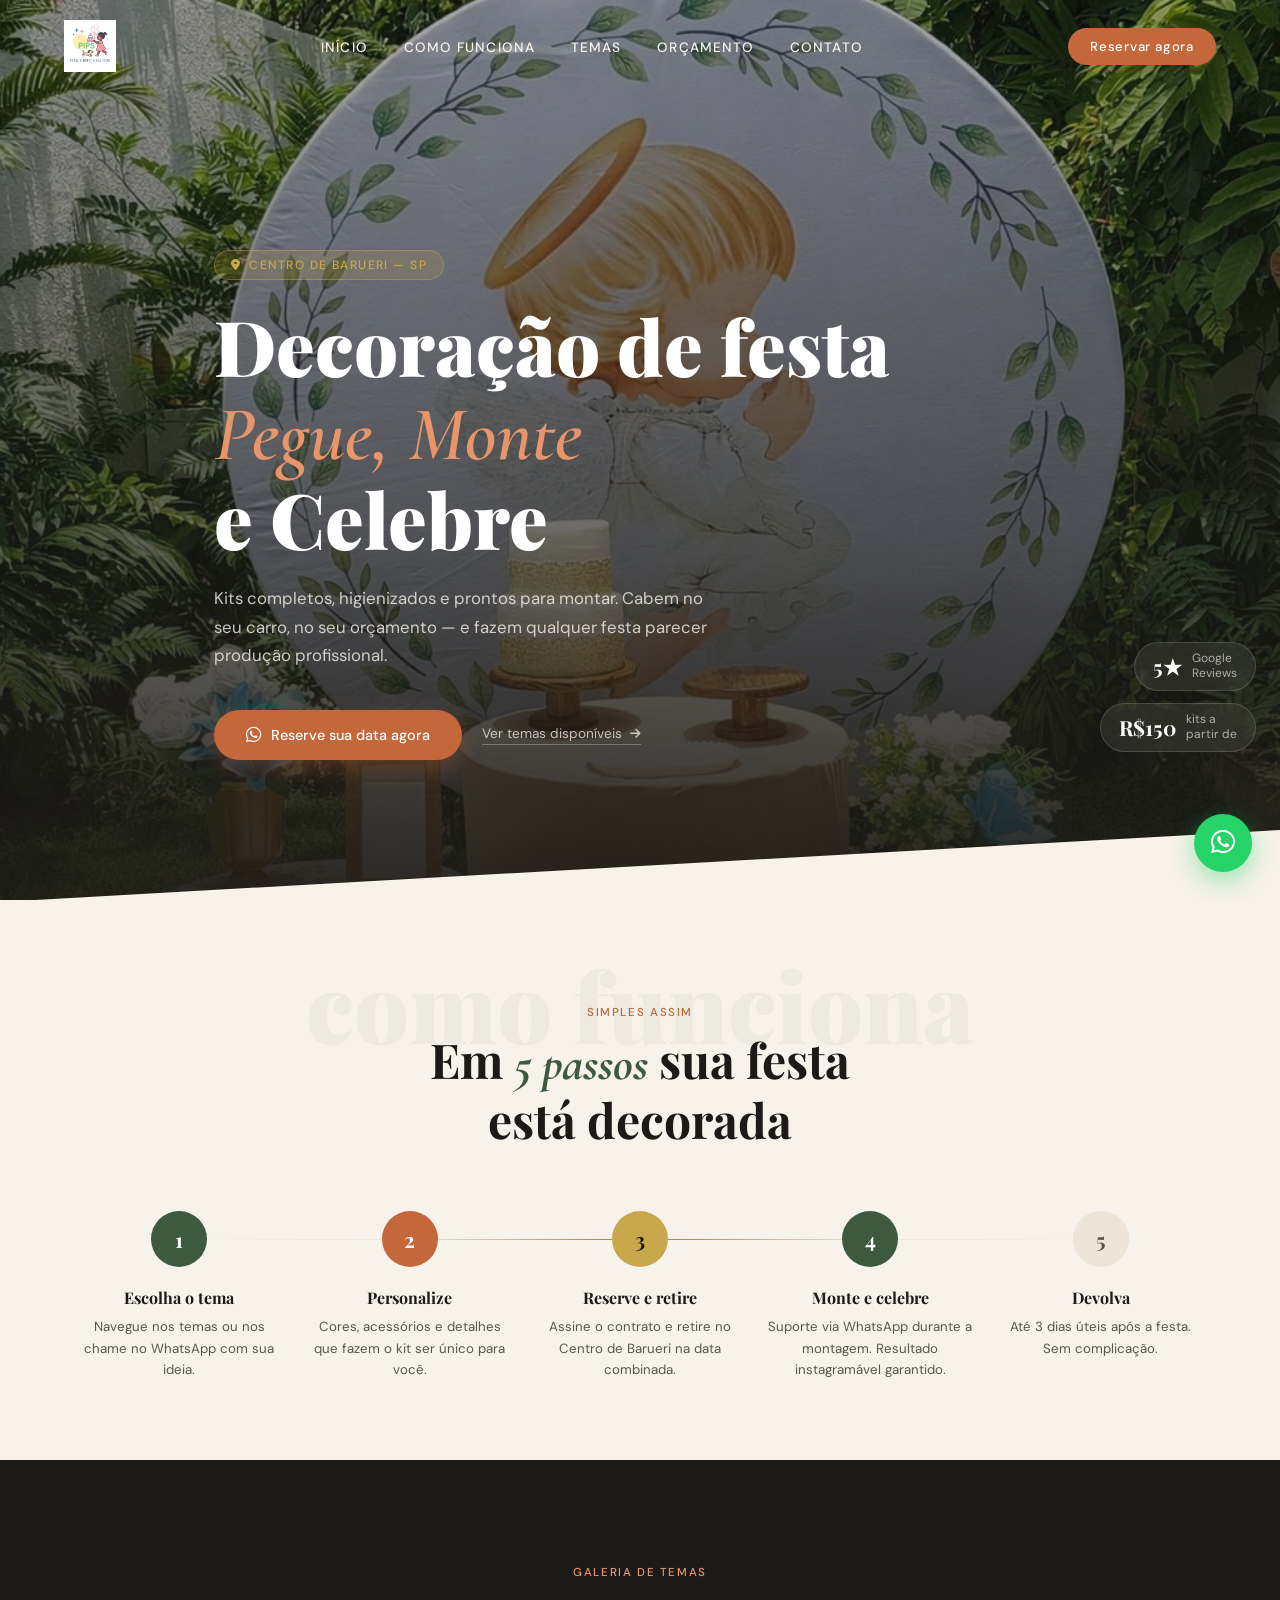
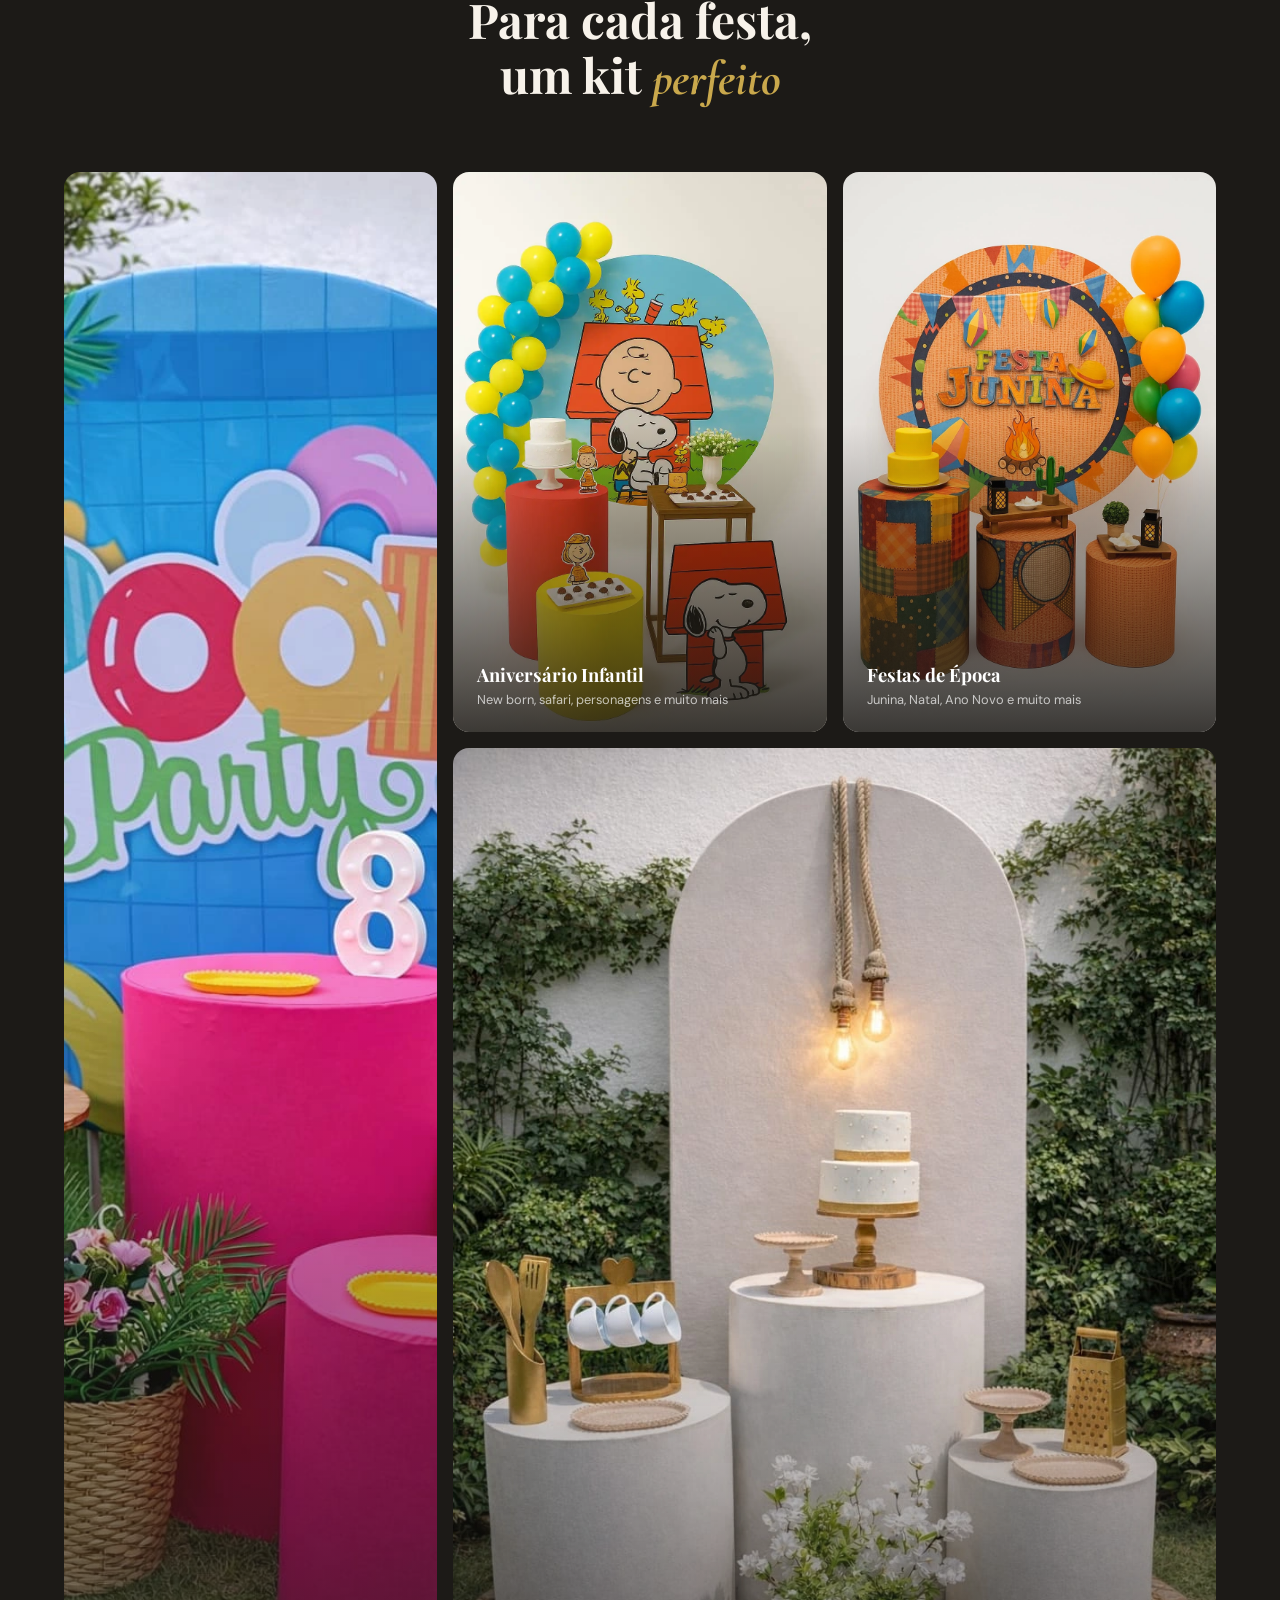
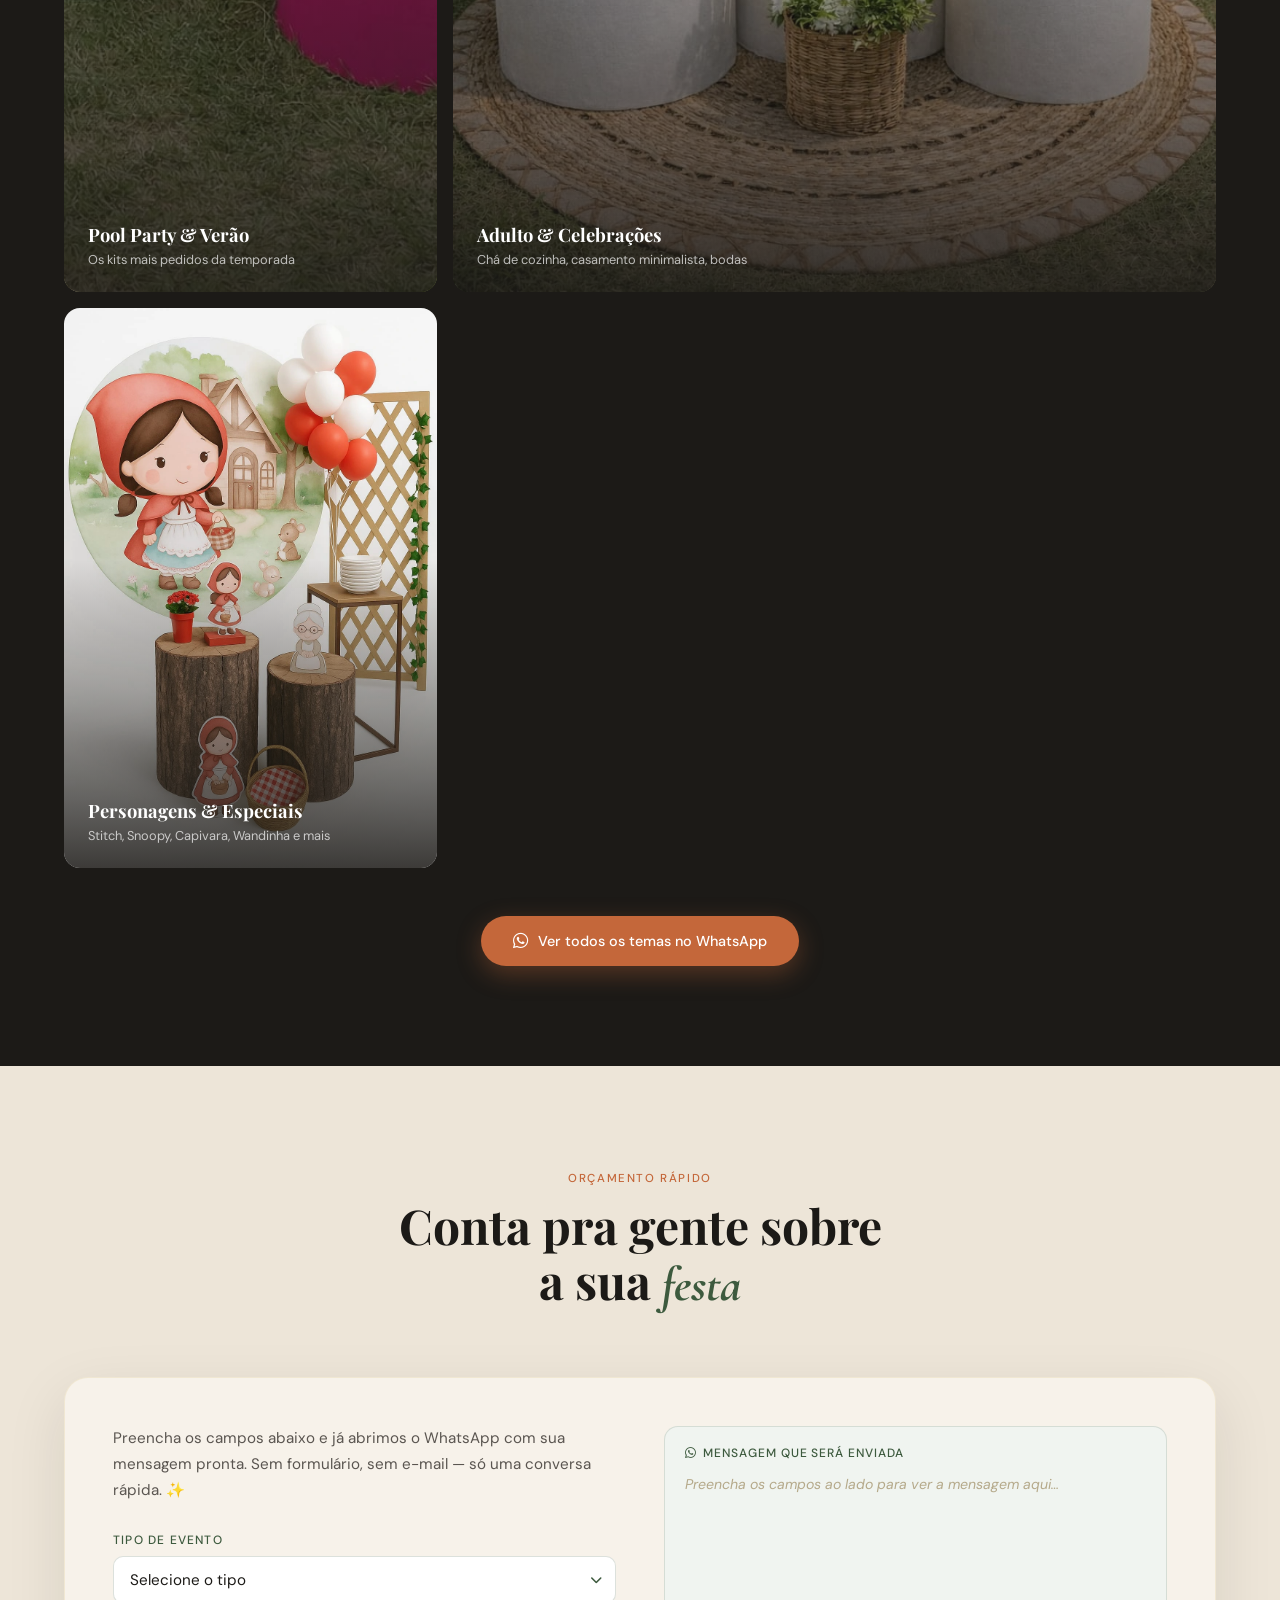
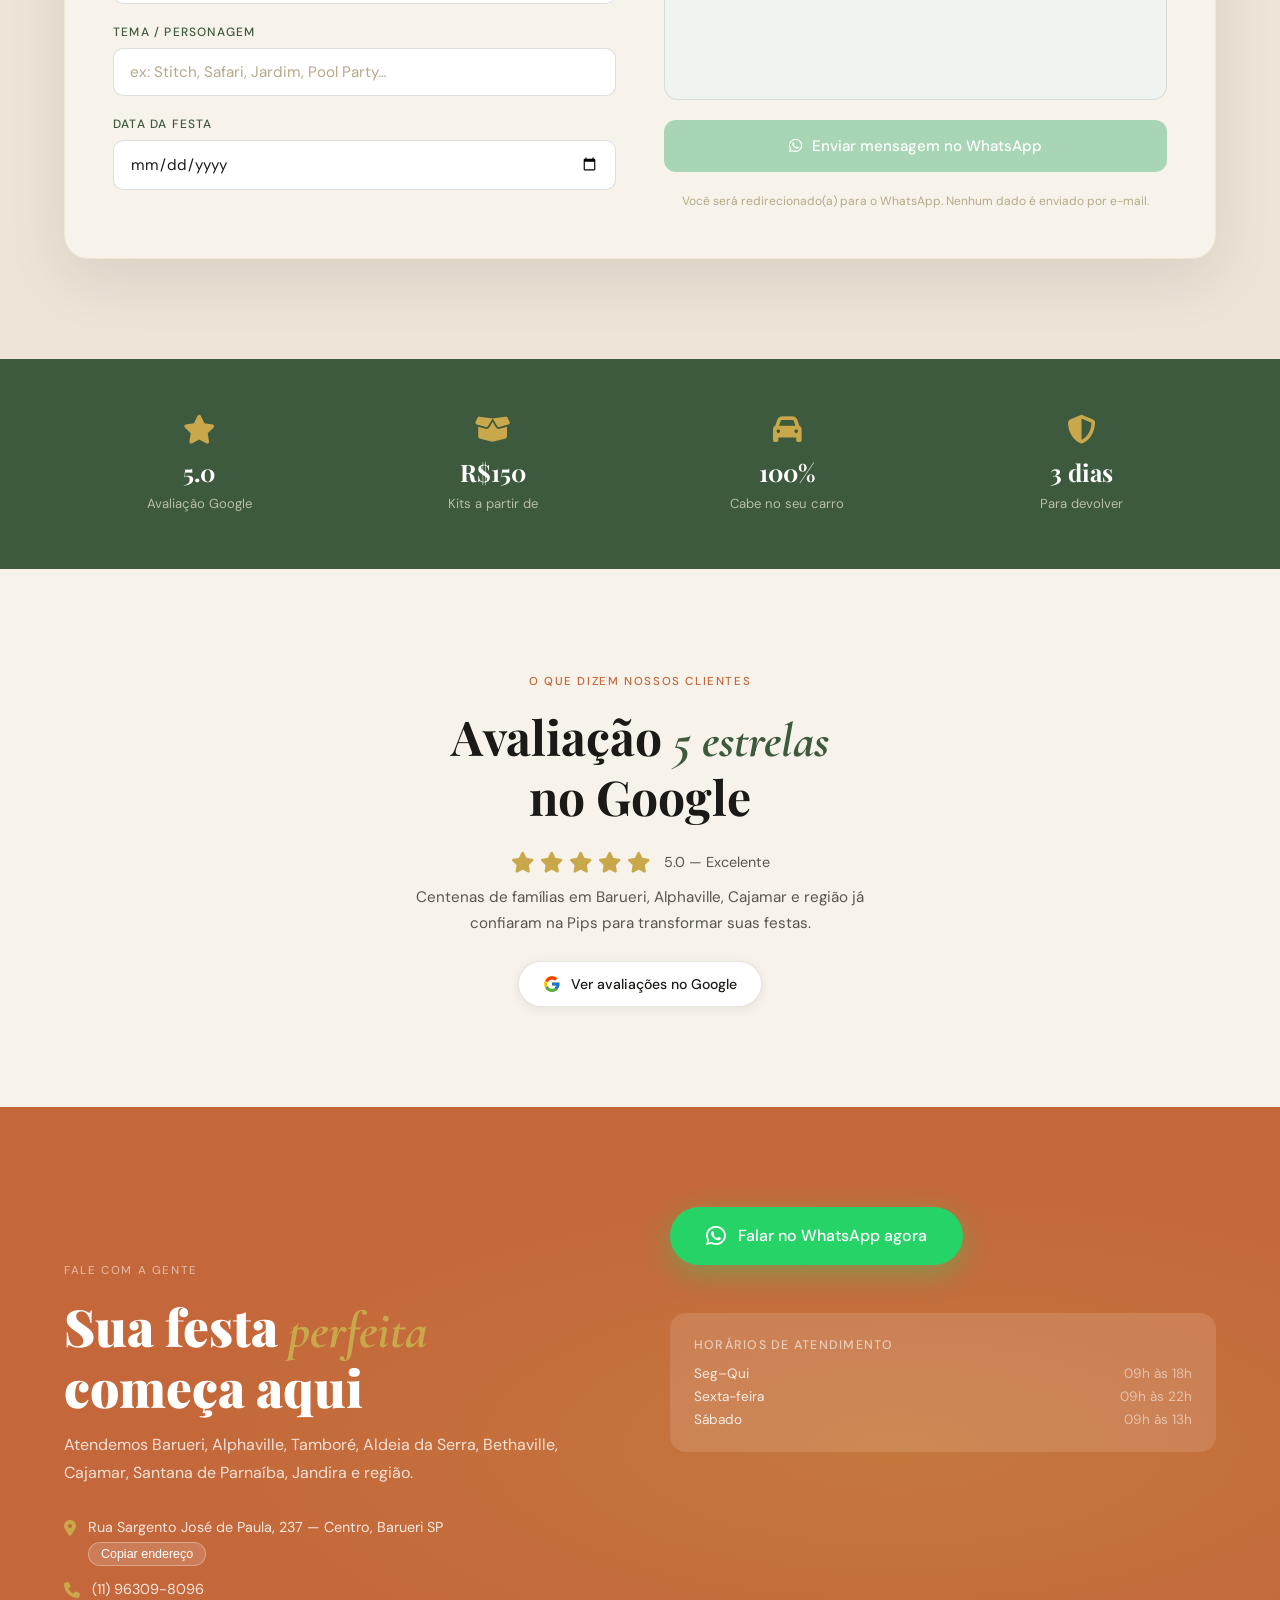
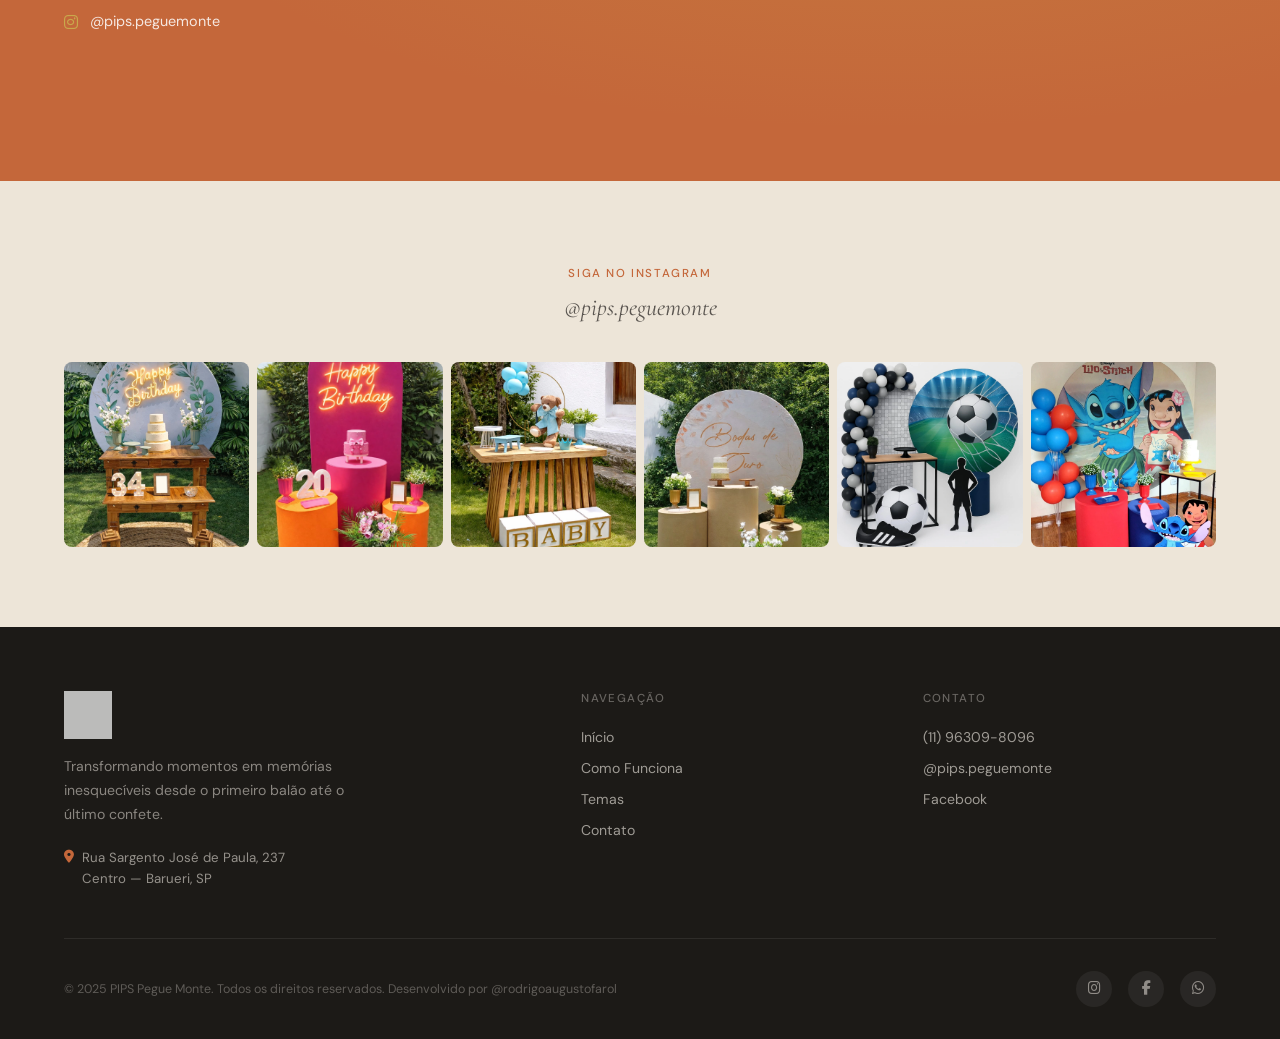
==== index.html @ ea38712e "Add files via upload" ====
<!DOCTYPE html>
<html lang="pt-BR">
<head>
  <meta charset="UTF-8">
  <meta name="viewport" content="width=device-width, initial-scale=1.0">
  <title>Pegue e Monte em Barueri | Kits Completos a partir de R$150,00 | Pips</title>
  <meta name="description" content="Aluguel de decoração Pegue e Monte em Barueri. Kits higienizados, modernos e que cabem no seu carro. Reserve pelo WhatsApp e retire no Centro de Barueri!">

  <!-- Favicon -->
  <link rel="icon" type="image/webp" href="images/favicon.webp">

  <!-- ✅ Canonical: diz ao Google qual é a URL oficial, evita conteúdo duplicado -->
  <link rel="canonical" href="https://pipspeguemonte.com.br/">

  <!-- ✅ Open Graph: melhora aparência ao compartilhar no WhatsApp/Facebook -->
  <meta property="og:type"        content="website">
  <meta property="og:url"         content="https://pipspeguemonte.com.br/">
  <meta property="og:title"       content="Pips Pegue Monte — Decoração de Festa em Barueri">
  <meta property="og:description" content="Kits completos a partir de R$150. Retire no Centro de Barueri e monte você mesmo. Reserve pelo WhatsApp!">
  <meta property="og:image"       content="https://pipspeguemonte.com.br/images/hero.webp">
  <meta name="twitter:card"       content="summary_large_image">

  <!-- Preload crítico -->
  <link rel="preload" as="image" href="images/hero.webp" fetchpriority="high">
  <link rel="preload" as="image" href="images/logo.webp">

  <link rel="preconnect" href="https://fonts.googleapis.com">
  <link rel="preconnect" href="https://fonts.gstatic.com" crossorigin>
  <link href="https://fonts.googleapis.com/css2?family=Playfair+Display:ital,wght@0,700;0,900;1,700&family=DM+Sans:wght@300;400;500&family=Cormorant+Garamond:ital,wght@1,400;1,600&display=swap"
        rel="stylesheet" media="print" onload="this.media='all'">
  <noscript>
    <link href="https://fonts.googleapis.com/css2?family=Playfair+Display:ital,wght@0,700;0,900;1,700&family=DM+Sans:wght@300;400;500&family=Cormorant+Garamond:ital,wght@1,400;1,600&display=swap" rel="stylesheet">
  </noscript>

  <link rel="stylesheet" href="https://cdnjs.cloudflare.com/ajax/libs/font-awesome/6.4.0/css/all.min.css" media="print" onload="this.media='all'">
  <noscript><link rel="stylesheet" href="https://cdnjs.cloudflare.com/ajax/libs/font-awesome/6.4.0/css/all.min.css"></noscript>

  <link rel="stylesheet" href="css/styles.css">

  <!-- Schema.org -->
  <script type="application/ld+json">
  {
    "@context": "https://schema.org",
    "@type": ["LocalBusiness","PartySupplyStore","EventPlanner"],
    "@id": "https://pipspeguemonte.com.br/#identity",
    "name": "Pips Pegue e Monte Sua Festa",
    "description": "Aluguel de Decoração de Festa em Barueri no formato Kit Pegue e Monte.",
    "url": "https://pipspeguemonte.com.br/",
    "telephone": "+55-11-96309-8096",
    "address": {
      "@type": "PostalAddress",
      "streetAddress": "Rua Sargento José de Paula, 237",
      "addressLocality": "Barueri",
      "addressRegion": "SP",
      "postalCode": "06404-010",
      "addressCountry": "BR"
    },
    "geo": { "@type": "GeoCoordinates", "latitude": -23.5042, "longitude": -46.8785 },
    "openingHoursSpecification": [
      {"@type":"OpeningHoursSpecification","dayOfWeek":["Monday","Tuesday","Wednesday","Thursday"],"opens":"09:00","closes":"18:00"},
      {"@type":"OpeningHoursSpecification","dayOfWeek":"Friday","opens":"09:00","closes":"22:00"},
      {"@type":"OpeningHoursSpecification","dayOfWeek":"Saturday","opens":"09:00","closes":"13:00"}
    ],
    "areaServed": [
      {"@type":"City","name":"Barueri"},{"@type":"City","name":"Alphaville"},
      {"@type":"City","name":"Cajamar"},{"@type":"City","name":"Santana de Parnaíba"},
      {"@type":"City","name":"Osasco"},{"@type":"City","name":"Jandira"}
    ],
    "sameAs": [
      "https://www.instagram.com/pips.peguemonte/",
      "https://www.facebook.com/people/Pips-Pegue-e-Monte-sua-festa/61577691561011/",
      "https://wa.me/5511963098096"
    ]
  }
  </script>

  <!-- GTM -->
  <script>window.dataLayer=window.dataLayer||[];function gtag(){dataLayer.push(arguments);}</script>
  <script src="https://www.googletagmanager.com/gtm.js?id=GTM-5XRK89D6"></script>
</head>
<body>
<noscript><iframe src="https://www.googletagmanager.com/ns.html?id=GTM-5XRK89D6" height="0" width="0" style="display:none;visibility:hidden"></iframe></noscript>

<!-- ── WhatsApp Float ───────────────────────────── -->
<a href="https://wa.me/5511963098096?text=Olá!%20Vi%20o%20site%20e%20quero%20saber%20mais%20sobre%20os%20kits%20de%20decoração"
   class="wpp-float" target="_blank" rel="noopener" title="Fale pelo WhatsApp"
   onclick="gtag('event','botao_whats',{'event_category':'conversao','event_label':'float'})">
  <i class="fab fa-whatsapp"></i>
</a>

<!-- ── Mobile Nav ──────────────────────────────── -->
<nav class="mobile-nav" id="mobileNav" aria-label="Menu mobile">
  <button class="close-nav" id="closeNav" aria-label="Fechar menu"><i class="fas fa-times"></i></button>
  <a href="#inicio"        onclick="closeMobileNav()">Início</a>
  <a href="#como-funciona" onclick="closeMobileNav()">Como Funciona</a>
  <a href="#temas"         onclick="closeMobileNav()">Temas</a>
  <a href="#orcamento"     onclick="closeMobileNav()">Orçamento</a>
  <a href="#contato"       onclick="closeMobileNav()">Contato</a>
  <a href="https://wa.me/5511963098096?text=Olá!%20Quero%20reservar%20um%20kit"
     target="_blank" rel="noopener" class="nav-wpp-btn"
     onclick="gtag('event','lead_whatsapp',{'event_category':'conversao','event_label':'mobile_nav'})">
    Reservar agora
  </a>
</nav>

<!-- ── Header ──────────────────────────────────── -->
<header class="header" id="header">
  <div class="header-inner">
    <a href="#inicio" aria-label="Pips Pegue Monte — início">
      <img src="images/logo.webp" alt="Pips Pegue Monte" class="logo-img" width="160" height="52" fetchpriority="high">
    </a>
    <nav aria-label="Navegação principal">
      <ul class="nav-list">
        <li><a href="#inicio">Início</a></li>
        <li><a href="#como-funciona">Como Funciona</a></li>
        <li><a href="#temas">Temas</a></li>
        <li><a href="#orcamento">Orçamento</a></li>
        <li><a href="#contato">Contato</a></li>
      </ul>
    </nav>
    <a href="https://wa.me/5511963098096?text=Olá!%20Quero%20reservar%20um%20kit"
       class="nav-cta" target="_blank" rel="noopener"
       onclick="gtag('event','lead_whatsapp',{'event_category':'conversao','event_label':'nav_cta'})">
      Reservar agora
    </a>
    <button class="menu-toggle" id="menuToggle" aria-label="Abrir menu">
      <i class="fas fa-bars"></i>
    </button>
  </div>
</header>

<!-- ── Hero ────────────────────────────────────── -->
<section id="inicio" class="hero">
  <div class="hero-bg"></div>
  <div class="hero-gradient"></div>

  <div class="hero-stats">
    <div class="stat-pill">
      <span class="num">5★</span>
      <span class="lbl">Google<br>Reviews</span>
    </div>
    <div class="stat-pill">
      <span class="num">R$150</span>
      <span class="lbl">kits a<br>partir de</span>
    </div>
  </div>

  <div class="hero-content">
    <div class="container">
      <div class="hero-label">
        <i class="fas fa-map-marker-alt"></i>
        Centro de Barueri — SP
      </div>
      <h1>
        Decoração de festa<br>
        <em>Pegue, Monte</em><br>
        e Celebre
      </h1>
      <p class="hero-sub">
        Kits completos, higienizados e prontos para montar. Cabem no seu carro,
        no seu orçamento — e fazem qualquer festa parecer produção profissional.
      </p>
      <div class="hero-actions">
        <a href="https://wa.me/5511963098096?text=Olá!%20Quero%20reservar%20um%20kit%20de%20decoração.%20Pode%20me%20ajudar%3F"
           class="btn-primary" target="_blank" rel="noopener"
           onclick="gtag('event','lead_whatsapp',{'event_category':'conversao','event_label':'hero_cta'})">
          <i class="fab fa-whatsapp"></i>
          Reserve sua data agora
        </a>
        <a href="#temas" class="btn-ghost">
          Ver temas disponíveis <i class="fas fa-arrow-right" style="font-size:.75rem"></i>
        </a>
      </div>
    </div>
  </div>
  <div class="hero-strip"></div>
</section>

<!-- ── Como Funciona ───────────────────────────── -->
<section id="como-funciona" class="como">
  <div class="container">
    <div class="section-header">
      <span class="section-tag">simples assim</span>
      <h2 class="section-title">Em <em>5 passos</em> sua festa<br>está decorada</h2>
    </div>
    <div class="steps-row">
      <div class="step-item">
        <div class="step-num s1">1</div>
        <h3>Escolha o tema</h3>
        <p>Navegue nos temas ou nos chame no WhatsApp com sua ideia.</p>
      </div>
      <div class="step-item">
        <div class="step-num s2">2</div>
        <h3>Personalize</h3>
        <p>Cores, acessórios e detalhes que fazem o kit ser único para você.</p>
      </div>
      <div class="step-item">
        <div class="step-num s3">3</div>
        <h3>Reserve e retire</h3>
        <p>Assine o contrato e retire no Centro de Barueri na data combinada.</p>
      </div>
      <div class="step-item">
        <div class="step-num s4">4</div>
        <h3>Monte e celebre</h3>
        <p>Suporte via WhatsApp durante a montagem. Resultado instagramável garantido.</p>
      </div>
      <div class="step-item">
        <div class="step-num s5">5</div>
        <h3>Devolva</h3>
        <p>Até 3 dias úteis após a festa. Sem complicação.</p>
      </div>
    </div>
  </div>
</section>

<!-- ── Temas ────────────────────────────────────── -->
<section id="temas" class="temas">
  <div class="container">
    <div class="section-header">
      <span class="section-tag">galeria de temas</span>
      <h2 class="section-title">Para cada festa,<br>um kit <em>perfeito</em></h2>
    </div>
    <div class="temas-grid">
      <div class="tema-card">
        <img src="images/pool-party-novo.webp" alt="Kit Pool Party Barueri" loading="lazy" width="600" height="800">
        <div class="tema-overlay">
          <h3>Pool Party & Verão</h3>
          <p>Os kits mais pedidos da temporada</p>
        </div>
      </div>
      <div class="tema-card">
        <img src="images/snoopy.webp" alt="Kit Aniversário Infantil Barueri" loading="lazy" width="600" height="400">
        <div class="tema-overlay">
          <h3>Aniversário Infantil</h3>
          <p>New born, safari, personagens e muito mais</p>
        </div>
      </div>
      <div class="tema-card">
        <img src="images/junina.webp" alt="Kit Festa Junina Barueri" loading="lazy" width="600" height="400">
        <div class="tema-overlay">
          <h3>Festas de Época</h3>
          <p>Junina, Natal, Ano Novo e muito mais</p>
        </div>
      </div>
      <div class="tema-card">
        <img src="images/decoracao_cha_de_cozinha_boho_chic_adulto_pips_pegue_monte_barueri_alphaville_bethaville_cajamar_aldeia_da_serra.webp" alt="Kit Adulto e Celebrações Barueri" loading="lazy" width="800" height="400">
        <div class="tema-overlay">
          <h3>Adulto & Celebrações</h3>
          <p>Chá de cozinha, casamento minimalista, bodas</p>
        </div>
      </div>
      <div class="tema-card">
        <img src="images/chapeuzinho.webp" alt="Kit Personagens e Especiais Barueri" loading="lazy" width="600" height="400">
        <div class="tema-overlay">
          <h3>Personagens & Especiais</h3>
          <p>Stitch, Snoopy, Capivara, Wandinha e mais</p>
        </div>
      </div>
    </div>
    <div class="tema-cta-row">
      <a href="https://wa.me/5511963098096?text=Olá!%20Quero%20ver%20os%20temas%20disponíveis.%20Pode%20me%20ajudar%3F"
         class="btn-primary" target="_blank" rel="noopener"
         onclick="gtag('event','lead_whatsapp',{'event_category':'conversao','event_label':'temas_cta'})">
        <i class="fab fa-whatsapp"></i>
        Ver todos os temas no WhatsApp
      </a>
    </div>
  </div>
</section>

<!-- ── Formulário WhatsApp ─────────────────────── -->
<section id="orcamento" class="orcamento-section">
  <div class="container">
    <div class="section-header">
      <span class="section-tag">orçamento rápido</span>
      <h2 class="section-title">Conta pra gente sobre<br>a sua <em>festa</em></h2>
    </div>
    <div class="orc-card">
      <div class="orc-card__left">
        <p class="orc-intro">Preencha os campos abaixo e já abrimos o WhatsApp com sua mensagem pronta. Sem formulário, sem e-mail — só uma conversa rápida. ✨</p>
        <div class="orc-field">
          <label for="orc-tipo">Tipo de evento</label>
          <div class="orc-select-wrap">
            <select id="orc-tipo" onchange="orcUpdate()">
              <option value="">Selecione o tipo</option>
              <option value="Aniversário infantil">Aniversário infantil</option>
              <option value="Aniversário adulto">Aniversário adulto</option>
              <option value="Chá de bebê">Chá de bebê</option>
              <option value="Chá de panela / cozinha">Chá de panela / cozinha</option>
              <option value="Casamento / Bodas">Casamento / Bodas</option>
              <option value="Festa junina">Festa junina</option>
              <option value="Pool Party">Pool Party</option>
              <option value="Corporativo">Corporativo</option>
              <option value="Outro evento">Outro evento</option>
            </select>
            <i class="fas fa-chevron-down orc-select-arrow"></i>
          </div>
        </div>
        <div class="orc-field">
          <label for="orc-tema">Tema / Personagem</label>
          <input type="text" id="orc-tema" placeholder="ex: Stitch, Safari, Jardim, Pool Party…" oninput="orcUpdate()">
        </div>
        <div class="orc-field">
          <label for="orc-data">Data da festa</label>
          <input type="date" id="orc-data" oninput="orcUpdate()">
        </div>
      </div>
      <div class="orc-card__right">
        <div class="orc-preview">
          <div class="orc-preview__label">
            <i class="fab fa-whatsapp"></i>
            Mensagem que será enviada
          </div>
          <div class="orc-preview__bubble" id="orc-preview-bubble">
            <span class="orc-preview__ph">Preencha os campos ao lado para ver a mensagem aqui…</span>
          </div>
        </div>
        <a href="#" id="orc-btn"
           class="orc-btn orc-btn--disabled"
           target="_blank" rel="noopener noreferrer"
           onclick="gtag('event','lead_whatsapp',{'event_category':'conversao','event_label':'formulario_orcamento'})">
          <i class="fab fa-whatsapp"></i>
          Enviar mensagem no WhatsApp
        </a>
        <p class="orc-disclaimer">Você será redirecionado(a) para o WhatsApp. Nenhum dado é enviado por e-mail.</p>
      </div>
    </div>
  </div>
</section>

<!-- ── Trust Strip ─────────────────────────────── -->
<section class="trust">
  <div class="container">
    <div class="trust-row">
      <div class="trust-item">
        <i class="fas fa-star"></i>
        <strong>5.0</strong>
        <span>Avaliação Google</span>
      </div>
      <div class="trust-item">
        <i class="fas fa-box-open"></i>
        <strong>R$150</strong>
        <span>Kits a partir de</span>
      </div>
      <div class="trust-item">
        <i class="fas fa-car"></i>
        <strong>100%</strong>
        <span>Cabe no seu carro</span>
      </div>
      <div class="trust-item">
        <i class="fas fa-shield-alt"></i>
        <strong>3 dias</strong>
        <span>Para devolver</span>
      </div>
    </div>
  </div>
</section>

<!-- ── Avaliações ──────────────────────────────── -->
<section id="avaliacoes" class="avaliacoes">
  <div class="container" style="text-align:center;max-width:560px;">
    <span class="section-tag">o que dizem nossos clientes</span>
    <h2 class="section-title" style="margin-top:8px;">Avaliação <em>5 estrelas</em><br>no Google</h2>
    <div class="stars-row" style="margin-top:28px;">
      <i class="fas fa-star"></i><i class="fas fa-star"></i>
      <i class="fas fa-star"></i><i class="fas fa-star"></i>
      <i class="fas fa-star"></i>
      <span>5.0 — Excelente</span>
    </div>
    <p style="color:var(--mid);font-size:.95rem;margin-top:12px;line-height:1.7;">
      Centenas de famílias em Barueri, Alphaville, Cajamar e região já confiaram
      na Pips para transformar suas festas.
    </p>
    <a href="https://www.google.com/search?q=pips+pegue+e+monte+sua+festa+barueri#lrd=0x94cf03a85dfac5d3:0xc0bacafe3a2e776a,1,,,,"
       target="_blank" rel="noopener" class="google-btn">
      <svg width="18" height="18" viewBox="0 0 48 48" aria-hidden="true">
        <path fill="#FFC107" d="M43.6 20H24v8h11.3C33.7 33.6 29.3 37 24 37c-7.2 0-13-5.8-13-13s5.8-13 13-13c3.1 0 6 1.1 8.2 3l5.7-5.7C34.5 5.1 29.5 3 24 3 12.4 3 3 12.4 3 24s9.4 21 21 21c10.5 0 20-7.6 20-21 0-1.3-.1-2.7-.4-4z"/>
        <path fill="#FF3D00" d="m6.3 14.7 6.6 4.8C14.6 15.1 18.9 12 24 12c3.1 0 6 1.1 8.2 3l5.7-5.7C34.5 5.1 29.5 3 24 3c-7.6 0-14.2 4.5-17.7 11.7z"/>
        <path fill="#4CAF50" d="M24 45c5.4 0 10.3-1.9 14.1-5.1l-6.5-5.5C29.5 36 26.9 37 24 37c-5.2 0-9.6-3.4-11.2-8L6.1 34.1C9.5 40.5 16.2 45 24 45z"/>
        <path fill="#1976D2" d="M43.6 20H24v8h11.3c-.8 2.3-2.3 4.3-4.2 5.7l6.5 5.5C41 35.8 44 30.4 44 24c0-1.3-.1-2.7-.4-4z"/>
      </svg>
      Ver avaliações no Google
    </a>
  </div>
</section>

<!-- ── CTA Final / Contato ─────────────────────── -->
<section id="contato" class="cta-final">
  <div class="container">
    <div class="cta-final-inner">
      <div>
        <span class="section-tag" style="color:rgba(255,255,255,.5)">fale com a gente</span>
        <h2 style="margin-top:8px;">Sua festa <em>perfeita</em><br>começa aqui</h2>
        <p>Atendemos Barueri, Alphaville, Tamboré, Aldeia da Serra, Bethaville,
           Cajamar, Santana de Parnaíba, Jandira e região.</p>
        <ul class="cta-info-list">
          <li>
            <i class="fas fa-map-marker-alt"></i>
            <span>Rua Sargento José de Paula, 237 — Centro, Barueri SP
              <br><button onclick="copiarEndereco()"
                style="margin-top:6px;background:rgba(255,255,255,.15);color:#fff;border:1px solid rgba(255,255,255,.3);
                       padding:4px 12px;border-radius:100px;cursor:pointer;font-size:.78rem;">
                Copiar endereço
              </button>
            </span>
          </li>
          <li><i class="fas fa-phone"></i><span>(11) 96309-8096</span></li>
          <li><i class="fab fa-instagram"></i><span>@pips.peguemonte</span></li>
        </ul>
      </div>
      <div>
        <a href="https://wa.me/5511963098096?text=Olá!%20Quero%20reservar%20um%20kit%20de%20decoração.%20Pode%20me%20ajudar%3F"
           class="cta-wpp-btn" target="_blank" rel="noopener"
           onclick="gtag('event','lead_whatsapp',{'event_category':'conversao','event_label':'cta_final'})">
          <i class="fab fa-whatsapp"></i>
          Falar no WhatsApp agora
        </a>
        <div class="cta-horarios">
          <h4>Horários de atendimento</h4>
          <ul>
            <li>Seg–Qui <span>09h às 18h</span></li>
            <li>Sexta-feira <span>09h às 22h</span></li>
            <li>Sábado <span>09h às 13h</span></li>
          </ul>
        </div>
        <div style="margin-top:24px;">
          <iframe
            src="https://www.google.com/maps/embed?pb=!1m18!1m12!1m3!1d3658.668958462136!2d-46.871927!3d-23.508430399999998!2m3!1f0!2f0!3f0!3m2!1i1024!2i768!4f13.1!3m3!1m2!1s0x94cf03a85dfac5d3%3A0xc0bacafe3a2e776a!2sPips%20Pegue%20e%20Monte%20Sua%20Festa!5e0!3m2!1spt-BR!2sbr"
            width="100%" height="200"
            style="border:0;border-radius:12px;opacity:.85;"
            allowfullscreen loading="lazy"
            referrerpolicy="no-referrer-when-downgrade"
            title="Localização Pips Pegue Monte Barueri">
          </iframe>
        </div>
      </div>
    </div>
  </div>
</section>

<!-- ── Instagram ───────────────────────────────── -->
<section class="insta-section">
  <div class="container">
    <span class="section-tag">siga no instagram</span>
    <p class="insta-handle">@pips.peguemonte</p>
    <div class="insta-grid">
      <a href="https://www.instagram.com/pips.peguemonte/" target="_blank" rel="noopener" class="insta-item">
        <img src="images/aniversario-cajamar-alphaville-bethaville-grennvilee-barueri-pips-pegue-monte1.webp" alt="Aniversário Pool Party Barueri" loading="lazy" width="400" height="400">
        <div class="insta-item-overlay"><i class="fab fa-instagram"></i></div>
      </a>
      <a href="https://www.instagram.com/pips.peguemonte/" target="_blank" rel="noopener" class="insta-item">
        <img src="images/decoracao_aniversario_adulto_pips_pegue_monte_barueri_alphaville_bethaville_cajamar_aldeia_da_serra.webp" alt="Aniversário Adulto Barueri" loading="lazy" width="400" height="400">
        <div class="insta-item-overlay"><i class="fab fa-instagram"></i></div>
      </a>
      <a href="https://www.instagram.com/pips.peguemonte/" target="_blank" rel="noopener" class="insta-item">
        <img src="images/chabebeazul.webp" alt="Chá de Bebê Azul Barueri" loading="lazy" width="400" height="400">
        <div class="insta-item-overlay"><i class="fab fa-instagram"></i></div>
      </a>
      <a href="https://www.instagram.com/pips.peguemonte/" target="_blank" rel="noopener" class="insta-item">
        <img src="images/bodas_de_ouro_cajamar_polvilho_jordanesia_alphaville_bethaville_pips.webp" alt="Bodas de Ouro Barueri" loading="lazy" width="400" height="400">
        <div class="insta-item-overlay"><i class="fab fa-instagram"></i></div>
      </a>
      <a href="https://www.instagram.com/pips.peguemonte/" target="_blank" rel="noopener" class="insta-item">
        <img src="images/futebol.webp" alt="Tema Futebol Barueri" loading="lazy" width="400" height="400">
        <div class="insta-item-overlay"><i class="fab fa-instagram"></i></div>
      </a>
      <a href="https://www.instagram.com/pips.peguemonte/" target="_blank" rel="noopener" class="insta-item">
        <img src="images/stitch.webp" alt="Tema Stitch Barueri" loading="lazy" width="400" height="400">
        <div class="insta-item-overlay"><i class="fab fa-instagram"></i></div>
      </a>
    </div>
  </div>
</section>

<!-- ── Footer ──────────────────────────────────── -->
<footer class="footer">
  <div class="container">
    <div class="footer-grid">
      <div class="footer-brand">
        <img src="images/logo.webp" alt="Pips Pegue Monte"
             style="height:48px;width:auto;filter:brightness(0) invert(1);opacity:.7;">
        <p>Transformando momentos em memórias inesquecíveis desde o primeiro balão até o último confete.</p>
        <div class="addr">
          <i class="fas fa-map-marker-alt"></i>
          <span>Rua Sargento José de Paula, 237<br>Centro — Barueri, SP</span>
        </div>
      </div>
      <div class="footer-col">
        <h4>Navegação</h4>
        <ul>
          <li><a href="#inicio">Início</a></li>
          <li><a href="#como-funciona">Como Funciona</a></li>
          <li><a href="#temas">Temas</a></li>
          <li><a href="#contato">Contato</a></li>
        </ul>
      </div>
      <div class="footer-col">
        <h4>Contato</h4>
        <ul>
          <li><a href="https://wa.me/5511963098096" target="_blank" rel="noopener">(11) 96309-8096</a></li>
          <li><a href="https://www.instagram.com/pips.peguemonte/" target="_blank" rel="noopener">@pips.peguemonte</a></li>
          <li><a href="https://www.facebook.com/people/Pips-Pegue-e-Monte-sua-festa/61577691561011/" target="_blank" rel="noopener">Facebook</a></li>
        </ul>
      </div>
    </div>
    <div class="footer-bottom">
      <p>&copy; 2025 PIPS Pegue Monte. Todos os direitos reservados. Desenvolvido por @rodrigoaugustofarol</p>
      <div class="footer-social">
        <a href="https://www.instagram.com/pips.peguemonte/"  target="_blank" rel="noopener" title="Instagram"><i class="fab fa-instagram"></i></a>
        <a href="https://www.facebook.com/people/Pips-Pegue-e-Monte-sua-festa/61577691561011/" target="_blank" rel="noopener" title="Facebook"><i class="fab fa-facebook-f"></i></a>
        <a href="https://wa.me/5511963098096" target="_blank" rel="noopener" title="WhatsApp"><i class="fab fa-whatsapp"></i></a>
      </div>
    </div>
  </div>
</footer>

<script src="js/script.js" defer></script>
<script>
  // ── Formulário de Orçamento WhatsApp ──────────
  const ORC_NUMBER = '5511963098096';

  function orcUpdate() {
    const tipo  = document.getElementById('orc-tipo').value;
    const tema  = document.getElementById('orc-tema').value.trim();
    const data  = document.getElementById('orc-data').value;
    const btn   = document.getElementById('orc-btn');
    const bubble = document.getElementById('orc-preview-bubble');

    let dataFmt = '';
    if (data) {
      const [y, m, d] = data.split('-');
      dataFmt = `${d}/${m}/${y}`;
    }

    const temAlgo = tipo || tema || dataFmt;
    if (!temAlgo) {
      bubble.innerHTML = '<span class="orc-preview__ph">Preencha os campos ao lado para ver a mensagem aqui…</span>';
      btn.classList.add('orc-btn--disabled');
      btn.href = '#';
      return;
    }

    // Mensagem para o wa.me
    let msg = 'Olá! Gostaria de um orçamento para um kit de decoração 🎉\n\n';
    if (tipo)    msg += `*Tipo de evento:* ${tipo}\n`;
    if (tema)    msg += `*Tema / Personagem:* ${tema}\n`;
    if (dataFmt) msg += `*Data da festa:* ${dataFmt}\n`;
    msg += '\nPoderia me ajudar com as peças e valores?';

    // Preview visual
    let html = '';
    if (tipo)    html += `<b>Tipo de evento:</b> ${tipo}<br>`;
    if (tema)    html += `<b>Tema / Personagem:</b> ${tema}<br>`;
    if (dataFmt) html += `<b>Data da festa:</b> ${dataFmt}<br>`;
    html += '<br>Poderia me ajudar com as peças e valores?';
    bubble.innerHTML = html;

    btn.href = `https://wa.me/${ORC_NUMBER}?text=${encodeURIComponent(msg)}`;
    btn.classList.remove('orc-btn--disabled');
  }
</script>
</body>
</html>
---- css/styles.css ----
/* =============================================
   PIPS PEGUE MONTE — styles.css
   Paleta: terracota · musgo · dourado · creme
============================================= */
:root {
  --cream:      #F7F2EA;
  --cream-dark: #EDE5D8;
  --terracota:  #C4673A;
  --terra-dark: #9B4E28;
  --terra-light:#E8956A;
  --musgo:      #3D5A3E;
  --musgo-light:#5C7F5D;
  --dourado:    #C9A84C;
  --dark:       #1C1A17;
  --mid:        #5A5550;
  --light-txt:  #F7F2EA;
  --ff-display: 'Playfair Display', serif;
  --ff-body:    'DM Sans', sans-serif;
  --ff-italic:  'Cormorant Garamond', serif;
  --ease-out:   cubic-bezier(0.16,1,0.3,1);
}

*, *::before, *::after { box-sizing: border-box; margin: 0; padding: 0; }
html { scroll-behavior: smooth; overflow-x: hidden; }
body { font-family: var(--ff-body); background: var(--cream); color: var(--dark); overflow-x: hidden; }
img  { max-width: 100%; height: auto; display: block; }
a    { text-decoration: none; color: inherit; }
ul   { list-style: none; }

.container { max-width: 1200px; margin: 0 auto; padding: 0 24px; }

/* ===== WHATSAPP FLOAT ===== */
.wpp-float {
  position: fixed; bottom: 28px; right: 28px;
  width: 58px; height: 58px;
  background: #25D366; border-radius: 50%;
  display: flex; align-items: center; justify-content: center;
  font-size: 1.7rem; color: #fff;
  box-shadow: 0 8px 24px rgba(37,211,102,.45);
  z-index: 9999;
  transition: transform .3s var(--ease-out), box-shadow .3s;
}
.wpp-float:hover { transform: scale(1.12); box-shadow: 0 12px 32px rgba(37,211,102,.6); }

/* ===== HEADER ===== */
.header {
  position: fixed; top: 0; left: 0; width: 100%;
  z-index: 1000; padding: 0;
  transition: background .4s, box-shadow .4s;
}
.header.scrolled {
  background: rgba(247,242,234,.96);
  backdrop-filter: blur(12px);
  box-shadow: 0 1px 0 rgba(0,0,0,.08);
}
.header-inner {
  display: flex; align-items: center; justify-content: space-between;
  max-width: 1200px; margin: 0 auto; padding: 20px 24px;
  transition: padding .4s;
}
.header.scrolled .header-inner { padding: 14px 24px; }

.logo-img { height: 52px; width: auto; }

.nav-list { display: flex; gap: 36px; }
.nav-list a {
  font-size: .85rem; font-weight: 500;
  letter-spacing: .08em; text-transform: uppercase;
  color: var(--light-txt); transition: color .2s;
  position: relative;
}
.header.scrolled .nav-list a { color: var(--dark); }
.nav-list a::after {
  content: ''; position: absolute; bottom: -3px; left: 0;
  width: 0; height: 1.5px; background: var(--terracota);
  transition: width .3s var(--ease-out);
}
.nav-list a:hover::after { width: 100%; }

.nav-cta {
  background: var(--terracota); color: #fff !important;
  padding: 10px 22px; border-radius: 100px;
  font-size: .82rem !important; font-weight: 500 !important;
  letter-spacing: .06em !important;
  transition: background .2s, transform .2s !important;
}
.nav-cta:hover { background: var(--terra-dark) !important; transform: translateY(-1px); }
.nav-cta::after { display: none !important; }

.menu-toggle {
  display: none; background: none; border: none;
  cursor: pointer; font-size: 1.4rem;
  color: var(--light-txt); transition: color .3s;
}
.header.scrolled .menu-toggle { color: var(--dark); }

/* ===== MOBILE NAV ===== */
.mobile-nav {
  display: none; position: fixed; inset: 0;
  background: var(--dark); z-index: 999;
  flex-direction: column; align-items: center; justify-content: center; gap: 32px;
}
.mobile-nav.open { display: flex; }
.mobile-nav a {
  font-family: var(--ff-display);
  font-size: 2rem; font-weight: 700; color: #fff; transition: color .2s;
}
.mobile-nav a:hover { color: var(--terra-light); }
.mobile-nav .close-nav {
  position: absolute; top: 28px; right: 28px;
  background: none; border: none; cursor: pointer;
  color: rgba(255,255,255,.5); font-size: 1.5rem; transition: color .2s;
}
.mobile-nav .close-nav:hover { color: #fff; }
.mobile-nav .nav-wpp-btn {
  background: var(--terracota); color: #fff;
  padding: 14px 32px; border-radius: 100px;
  font-family: var(--ff-body); font-size: 1rem;
}

/* ===== HERO ===== */
.hero {
  position: relative; min-height: 100vh;
  display: flex; align-items: flex-end;
  background: var(--dark); overflow: hidden;
}
.hero-bg {
  position: absolute; inset: 0;
  background-image: url('../images/hero.webp');
  background-size: cover; background-position: center 30%;
  opacity: .72;
  transform: scale(1.04);
  animation: heroZoom 12s var(--ease-out) forwards;
}
@keyframes heroZoom { to { transform: scale(1); } }
.hero-gradient {
  position: absolute; inset: 0;
  background: linear-gradient(to top, rgba(28,26,23,.92) 0%, rgba(28,26,23,.5) 40%, rgba(28,26,23,.12) 100%);
}
.hero-strip {
  position: absolute; bottom: -2px; left: 0; right: 0; height: 120px;
  background: var(--cream);
  clip-path: polygon(0 100%, 100% 100%, 100% 40%, 0 100%);
}
.hero-content { position: relative; z-index: 2; width: 100%; padding: 0 0 140px; }
.hero-content .container { max-width: 900px; }

.hero-label {
  display: inline-flex; align-items: center; gap: 8px;
  background: rgba(201,168,76,.18);
  border: 1px solid rgba(201,168,76,.4);
  color: var(--dourado);
  font-size: .75rem; font-weight: 500;
  letter-spacing: .12em; text-transform: uppercase;
  padding: 6px 16px; border-radius: 100px; margin-bottom: 24px;
  opacity: 0; animation: fadeUp .8s .3s var(--ease-out) forwards;
}
.hero h1 {
  font-family: var(--ff-display);
  font-size: clamp(2.4rem, 6vw, 5rem);
  font-weight: 900; line-height: 1.08; color: #fff;
  margin-bottom: 24px;
  opacity: 0; animation: fadeUp .9s .5s var(--ease-out) forwards;
}
.hero h1 em {
  font-style: italic; font-family: var(--ff-italic);
  color: var(--terra-light); font-weight: 600;
}
.hero-sub {
  font-size: 1.05rem; line-height: 1.7;
  color: rgba(247,242,234,.8); max-width: 520px; margin-bottom: 40px;
  opacity: 0; animation: fadeUp .9s .7s var(--ease-out) forwards;
}
.hero-actions {
  display: flex; align-items: center; gap: 20px; flex-wrap: wrap;
  opacity: 0; animation: fadeUp .9s .9s var(--ease-out) forwards;
}
.hero-stats {
  position: absolute; bottom: 148px; right: 24px; z-index: 2;
  display: flex; flex-direction: column; gap: 12px; align-items: flex-end;
  opacity: 0; animation: fadeUp .9s 1.1s var(--ease-out) forwards;
}
.stat-pill {
  background: rgba(255,255,255,.08);
  backdrop-filter: blur(16px);
  border: 1px solid rgba(255,255,255,.15);
  border-radius: 100px; padding: 8px 18px;
  display: flex; align-items: center; gap: 10px;
}
.stat-pill .num { font-family: var(--ff-display); font-size: 1.3rem; font-weight: 700; color: #fff; }
.stat-pill .lbl { font-size: .75rem; color: rgba(247,242,234,.65); line-height: 1.3; }

@keyframes fadeUp {
  from { opacity: 0; transform: translateY(22px); }
  to   { opacity: 1; transform: translateY(0); }
}

/* ===== BOTÕES ===== */
.btn-primary {
  display: inline-flex; align-items: center; gap: 10px;
  background: var(--terracota); color: #fff;
  font-size: .9rem; font-weight: 500;
  padding: 16px 32px; border-radius: 100px;
  box-shadow: 0 8px 24px rgba(196,103,58,.35);
  transition: background .25s, transform .25s, box-shadow .25s;
}
.btn-primary:hover { background: var(--terra-dark); transform: translateY(-2px); box-shadow: 0 12px 32px rgba(196,103,58,.5); }
.btn-primary i { font-size: 1.1rem; }

.btn-ghost {
  display: inline-flex; align-items: center; gap: 8px;
  color: rgba(247,242,234,.75); font-size: .85rem;
  border-bottom: 1px solid rgba(247,242,234,.3); padding-bottom: 2px;
  transition: color .2s, border-color .2s;
}
.btn-ghost:hover { color: #fff; border-color: rgba(247,242,234,.7); }

/* ===== SECTION HELPERS ===== */
.section-header { text-align: center; margin-bottom: 64px; }
.section-tag {
  display: inline-block; font-size: .72rem; font-weight: 500;
  letter-spacing: .14em; text-transform: uppercase; color: var(--terracota); margin-bottom: 12px;
}
.section-title {
  font-family: var(--ff-display);
  font-size: clamp(2rem, 4vw, 3rem);
  font-weight: 700; line-height: 1.15; color: var(--dark);
}
.section-title em { font-style: italic; font-family: var(--ff-italic); color: var(--musgo); }

/* ===== COMO FUNCIONA ===== */
.como {
  background: var(--cream); padding: 100px 0 80px; position: relative;
}
.como::before {
  content: 'como funciona';
  position: absolute; top: 40px; left: 50%; transform: translateX(-50%);
  font-family: var(--ff-display); font-size: 6rem; font-weight: 900;
  color: rgba(61,90,62,.05); white-space: nowrap; pointer-events: none;
}
.steps-row {
  display: grid; grid-template-columns: repeat(5,1fr);
  gap: 0; position: relative;
}
.steps-row::before {
  content: ''; position: absolute; top: 28px; left: 10%; right: 10%; height: 1px;
  background: linear-gradient(to right, transparent, var(--cream-dark), var(--terracota), var(--cream-dark), transparent);
}
.step-item { text-align: center; padding: 0 12px; position: relative; }
.step-num {
  width: 56px; height: 56px; border-radius: 50%;
  margin: 0 auto 20px;
  display: flex; align-items: center; justify-content: center;
  font-family: var(--ff-display); font-size: 1.3rem; font-weight: 700;
  position: relative; z-index: 1;
}
.step-num.s1 { background: var(--musgo); color: #fff; }
.step-num.s2 { background: var(--terracota); color: #fff; }
.step-num.s3 { background: var(--dourado); color: var(--dark); }
.step-num.s4 { background: var(--musgo); color: #fff; }
.step-num.s5 { background: var(--cream-dark); color: var(--mid); border: 1.5px solid var(--cream-dark); }
.step-item h3 { font-family: var(--ff-display); font-size: 1rem; font-weight: 700; color: var(--dark); margin-bottom: 8px; }
.step-item p  { font-size: .83rem; color: var(--mid); line-height: 1.6; }

/* ===== TEMAS ===== */
.temas { background: var(--dark); padding: 100px 0; overflow: hidden; }
.temas .section-tag  { color: var(--terra-light); }
.temas .section-title { color: var(--light-txt); }
.temas .section-title em { color: var(--dourado); }

.temas-grid {
  display: grid; grid-template-columns: repeat(3,1fr);
  grid-template-rows: auto; gap: 16px;
}
.tema-card { position: relative; overflow: hidden; border-radius: 16px; cursor: pointer; }
.tema-card:nth-child(1) { grid-row: span 2; }
.tema-card:nth-child(4) { grid-column: span 2; }
.tema-card img { width: 100%; height: 100%; object-fit: cover; transition: transform .6s var(--ease-out); min-height: 220px; }
.tema-card:nth-child(1) img { min-height: 460px; }
.tema-card:nth-child(4) img { min-height: 220px; }
.tema-card:hover img { transform: scale(1.06); }
.tema-overlay {
  position: absolute; inset: 0;
  background: linear-gradient(to top, rgba(28,26,23,.85) 0%, transparent 55%);
  display: flex; flex-direction: column; justify-content: flex-end; padding: 24px;
  transition: background .3s;
}
.tema-card:hover .tema-overlay { background: linear-gradient(to top, rgba(196,103,58,.75) 0%, transparent 60%); }
.tema-overlay h3 { font-family: var(--ff-display); font-size: 1.15rem; font-weight: 700; color: #fff; margin-bottom: 4px; }
.tema-overlay p  { font-size: .8rem; color: rgba(255,255,255,.7); }
.tema-cta-row    { text-align: center; margin-top: 48px; }

/* ===== TRUST ===== */
.trust { background: var(--musgo); padding: 56px 0; }
.trust-row { display: grid; grid-template-columns: repeat(4,1fr); gap: 24px; text-align: center; }
.trust-item i      { font-size: 1.8rem; color: var(--dourado); margin-bottom: 12px; }
.trust-item strong { display: block; font-family: var(--ff-display); font-size: 1.5rem; font-weight: 700; color: #fff; margin-bottom: 4px; }
.trust-item span   { font-size: .82rem; color: rgba(247,242,234,.65); }

/* ===== AVALIAÇÕES ===== */
.avaliacoes { background: var(--cream); padding: 100px 0; }
.stars-row { display: flex; align-items: center; justify-content: center; gap: 6px; margin-bottom: 12px; }
.stars-row i    { color: var(--dourado); font-size: 1.3rem; }
.stars-row span { font-size: .9rem; color: var(--mid); margin-left: 8px; }
.google-btn {
  display: inline-flex; align-items: center; gap: 10px;
  background: #fff; border: 1.5px solid rgba(0,0,0,.1); color: var(--dark);
  font-size: .88rem; font-weight: 500;
  padding: 13px 24px; border-radius: 100px; margin-top: 24px;
  box-shadow: 0 2px 12px rgba(0,0,0,.07);
  transition: box-shadow .2s, transform .2s;
}
.google-btn:hover { box-shadow: 0 6px 24px rgba(0,0,0,.12); transform: translateY(-2px); }

/* ===== CTA FINAL ===== */
.cta-final { background: var(--terracota); padding: 100px 0; position: relative; overflow: hidden; }
.cta-final::before {
  content: ''; position: absolute; inset: 0;
  background: radial-gradient(ellipse at 70% 50%, rgba(201,168,76,.25) 0%, transparent 60%);
}
.cta-final-inner {
  position: relative; z-index: 1;
  display: grid; grid-template-columns: 1fr 1fr; gap: 60px; align-items: center;
}
.cta-final h2 {
  font-family: var(--ff-display); font-size: clamp(2rem,4vw,3.2rem);
  font-weight: 900; line-height: 1.1; color: #fff; margin-bottom: 16px;
}
.cta-final h2 em { font-style: italic; font-family: var(--ff-italic); color: var(--dourado); }
.cta-final p     { color: rgba(255,255,255,.8); font-size: 1rem; line-height: 1.7; }
.cta-info-list   { list-style: none; margin-top: 32px; display: flex; flex-direction: column; gap: 14px; }
.cta-info-list li { display: flex; align-items: flex-start; gap: 12px; font-size: .9rem; color: rgba(255,255,255,.85); }
.cta-info-list i  { color: var(--dourado); font-size: 1rem; margin-top: 2px; flex-shrink: 0; }
.cta-wpp-btn {
  display: inline-flex; align-items: center; gap: 12px;
  background: #25D366; color: #fff;
  font-size: 1rem; font-weight: 500;
  padding: 18px 36px; border-radius: 100px;
  box-shadow: 0 8px 28px rgba(37,211,102,.4); margin-bottom: 20px;
  transition: background .2s, transform .25s, box-shadow .25s;
}
.cta-wpp-btn:hover { background: #1eba58; transform: translateY(-3px); box-shadow: 0 14px 36px rgba(37,211,102,.55); }
.cta-wpp-btn i { font-size: 1.4rem; }
.cta-horarios {
  background: rgba(255,255,255,.12); border-radius: 16px; padding: 24px; margin-top: 28px;
}
.cta-horarios h4 {
  font-size: .78rem; font-weight: 500; letter-spacing: .1em; text-transform: uppercase;
  color: rgba(255,255,255,.6); margin-bottom: 12px;
}
.cta-horarios ul  { display: flex; flex-direction: column; gap: 6px; }
.cta-horarios li  { font-size: .85rem; color: rgba(255,255,255,.85); display: flex; justify-content: space-between; }
.cta-horarios li span { color: rgba(255,255,255,.5); }

/* ===== INSTAGRAM ===== */
.insta-section { background: var(--cream-dark); padding: 80px 0; text-align: center; }
.insta-handle  { font-family: var(--ff-italic); font-size: 1.5rem; font-style: italic; color: var(--mid); margin-bottom: 40px; }
.insta-grid    { display: grid; grid-template-columns: repeat(6,1fr); gap: 8px; }
.insta-item    { position: relative; aspect-ratio: 1; overflow: hidden; border-radius: 8px; }
.insta-item img { width: 100%; height: 100%; object-fit: cover; transition: transform .5s var(--ease-out); }
.insta-item:hover img { transform: scale(1.08); }
.insta-item-overlay {
  position: absolute; inset: 0; background: rgba(196,103,58,0);
  display: flex; align-items: center; justify-content: center; transition: background .3s;
}
.insta-item:hover .insta-item-overlay { background: rgba(196,103,58,.55); }
.insta-item-overlay i { font-size: 1.5rem; color: #fff; opacity: 0; transition: opacity .3s; }
.insta-item:hover .insta-item-overlay i { opacity: 1; }

/* ===== FOOTER ===== */
.footer { background: var(--dark); padding: 64px 0 32px; }
.footer-grid {
  display: grid; grid-template-columns: 1.6fr 1fr 1fr; gap: 48px;
  padding-bottom: 48px; border-bottom: 1px solid rgba(255,255,255,.08); margin-bottom: 32px;
}
.footer-brand p   { font-size: .88rem; color: rgba(247,242,234,.5); line-height: 1.7; margin-top: 16px; max-width: 280px; }
.footer-brand .addr {
  display: flex; align-items: flex-start; gap: 8px; margin-top: 20px;
  font-size: .83rem; color: rgba(247,242,234,.55); line-height: 1.6;
}
.footer-brand .addr i { color: var(--terracota); margin-top: 3px; flex-shrink: 0; }
.footer-col h4 {
  font-size: .72rem; font-weight: 500; letter-spacing: .12em; text-transform: uppercase;
  color: rgba(247,242,234,.35); margin-bottom: 20px;
}
.footer-col ul li { margin-bottom: 10px; }
.footer-col ul li a { font-size: .88rem; color: rgba(247,242,234,.6); transition: color .2s; }
.footer-col ul li a:hover { color: var(--terra-light); }
.footer-bottom {
  display: flex; justify-content: space-between; align-items: center; flex-wrap: wrap; gap: 12px;
}
.footer-bottom p { font-size: .78rem; color: rgba(247,242,234,.3); }
.footer-social { display: flex; gap: 16px; }
.footer-social a {
  width: 36px; height: 36px; border-radius: 50%;
  background: rgba(255,255,255,.06);
  display: flex; align-items: center; justify-content: center;
  color: rgba(247,242,234,.5); font-size: .9rem; transition: background .2s, color .2s;
}
.footer-social a:hover { background: var(--terracota); color: #fff; }

/* ===== RESPONSIVE ===== */
@media (max-width: 900px) {
  .nav-list, .nav-cta { display: none; }
  .menu-toggle { display: block; }
  .steps-row { grid-template-columns: 1fr 1fr; gap: 32px; }
  .steps-row::before { display: none; }
  .temas-grid { grid-template-columns: 1fr 1fr; }
  .tema-card:nth-child(1) { grid-row: span 1; }
  .tema-card:nth-child(4) { grid-column: span 1; }
  .trust-row { grid-template-columns: repeat(2,1fr); }
  .cta-final-inner { grid-template-columns: 1fr; gap: 40px; }
  .insta-grid { grid-template-columns: repeat(3,1fr); }
  .footer-grid { grid-template-columns: 1fr 1fr; }
  .footer-brand { grid-column: span 2; }
  .hero-stats { display: none; }
}
@media (max-width: 600px) {
  .steps-row { grid-template-columns: 1fr; }
  .temas-grid { grid-template-columns: 1fr; }
  .tema-card:nth-child(1) img { min-height: 280px; }
  .insta-grid { grid-template-columns: repeat(2,1fr); }
  .footer-grid { grid-template-columns: 1fr; }
  .footer-brand { grid-column: span 1; }
  .hero h1 { font-size: 2.2rem; }
  .trust-row { grid-template-columns: 1fr 1fr; }
}

/* ===== SEÇÃO ORÇAMENTO WHATSAPP ===== */
.orcamento-section {
  background: var(--cream-dark);
  padding: 100px 0;
}

.orc-card {
  display: grid;
  grid-template-columns: 1fr 1fr;
  gap: 48px;
  background: var(--cream);
  border-radius: 24px;
  padding: 48px;
  box-shadow: 0 20px 60px rgba(28,26,23,0.10);
  margin-top: 48px;
  border: 1px solid rgba(201,168,76,0.15);
}

.orc-intro {
  font-size: .95rem;
  color: var(--mid);
  line-height: 1.7;
  margin-bottom: 28px;
}

.orc-field {
  margin-bottom: 20px;
}

.orc-field label {
  display: block;
  font-size: .75rem;
  font-weight: 500;
  letter-spacing: .1em;
  text-transform: uppercase;
  color: var(--musgo);
  margin-bottom: 8px;
}

.orc-field input,
.orc-select-wrap select {
  width: 100%;
  padding: 13px 16px;
  border: 1.5px solid rgba(61,90,62,0.18);
  border-radius: 10px;
  background: #fff;
  font-family: var(--ff-body);
  font-size: .95rem;
  color: var(--dark);
  outline: none;
  transition: border-color .2s, box-shadow .2s;
  box-sizing: border-box;
  appearance: none;
  -webkit-appearance: none;
}

.orc-field input::placeholder { color: #b5a98a; }

.orc-field input:focus,
.orc-select-wrap select:focus {
  border-color: var(--musgo);
  box-shadow: 0 0 0 4px rgba(61,90,62,0.10);
}

.orc-select-wrap {
  position: relative;
}
.orc-select-arrow {
  position: absolute;
  right: 14px;
  top: 50%;
  transform: translateY(-50%);
  color: var(--musgo);
  font-size: .75rem;
  pointer-events: none;
}

/* Card direito */
.orc-card__right {
  display: flex;
  flex-direction: column;
  gap: 20px;
}

.orc-preview {
  flex: 1;
  background: #f0f4f0;
  border: 1.5px solid rgba(61,90,62,0.15);
  border-radius: 14px;
  padding: 18px 20px;
  min-height: 160px;
}

.orc-preview__label {
  font-size: .75rem;
  font-weight: 500;
  letter-spacing: .08em;
  text-transform: uppercase;
  color: var(--musgo);
  margin-bottom: 12px;
  display: flex;
  align-items: center;
  gap: 6px;
}

.orc-preview__bubble {
  font-size: .9rem;
  line-height: 1.65;
  color: var(--dark);
}

.orc-preview__ph {
  color: #b5a98a;
  font-style: italic;
  font-size: .88rem;
}

/* Botão */
.orc-btn {
  display: flex;
  align-items: center;
  justify-content: center;
  gap: 10px;
  padding: 16px 24px;
  background: #25D366;
  color: #fff;
  font-family: var(--ff-body);
  font-size: .95rem;
  font-weight: 500;
  border-radius: 12px;
  cursor: pointer;
  text-decoration: none;
  transition: background .2s, transform .15s, box-shadow .2s;
  box-shadow: 0 6px 24px rgba(37,211,102,.3);
}

.orc-btn:hover {
  background: #128C7E;
  transform: translateY(-2px);
  box-shadow: 0 10px 32px rgba(37,211,102,.4);
}

.orc-btn--disabled {
  background: #a8d5b5;
  box-shadow: none;
  cursor: not-allowed;
  pointer-events: none;
}

.orc-disclaimer {
  text-align: center;
  font-size: .75rem;
  color: #b5a98a;
  line-height: 1.5;
}

/* Responsivo */
@media (max-width: 860px) {
  .orc-card {
    grid-template-columns: 1fr;
    padding: 32px 24px;
    gap: 32px;
  }
  .orc-preview {
    min-height: 100px;
  }
}
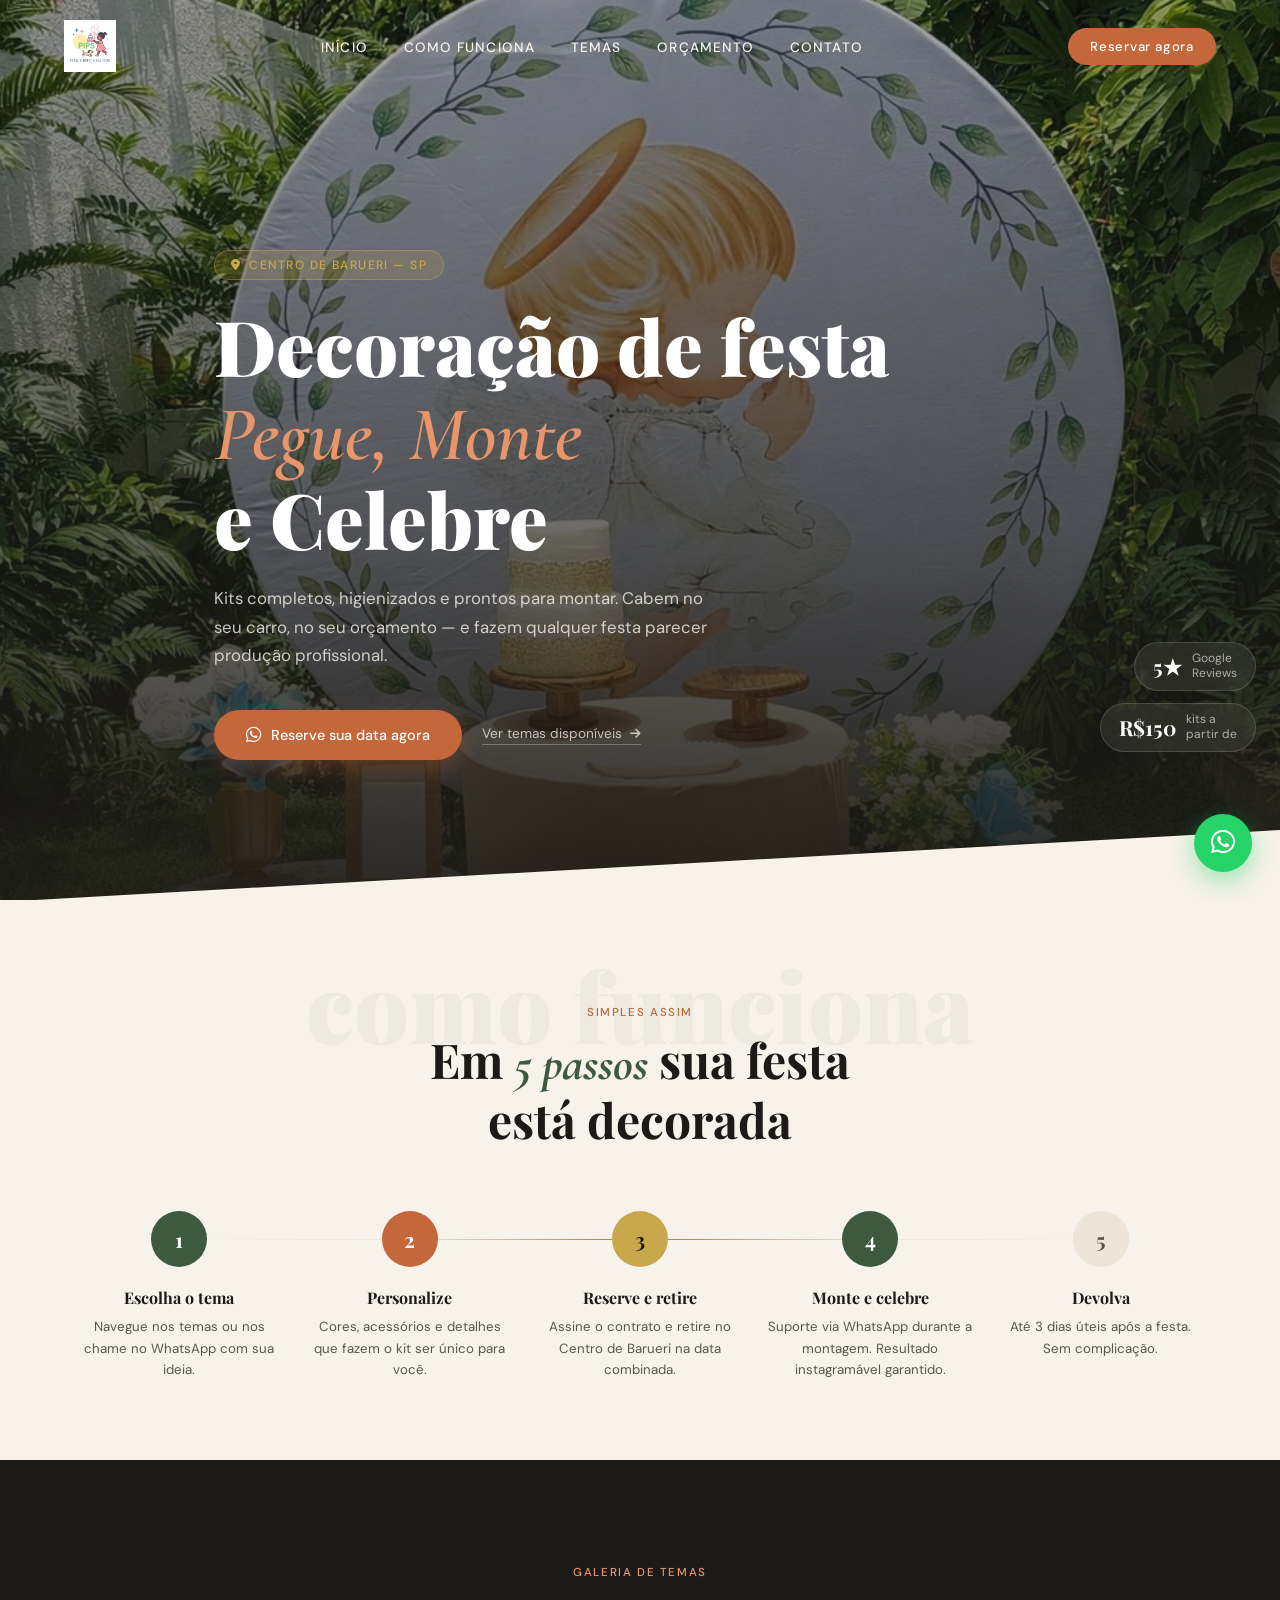
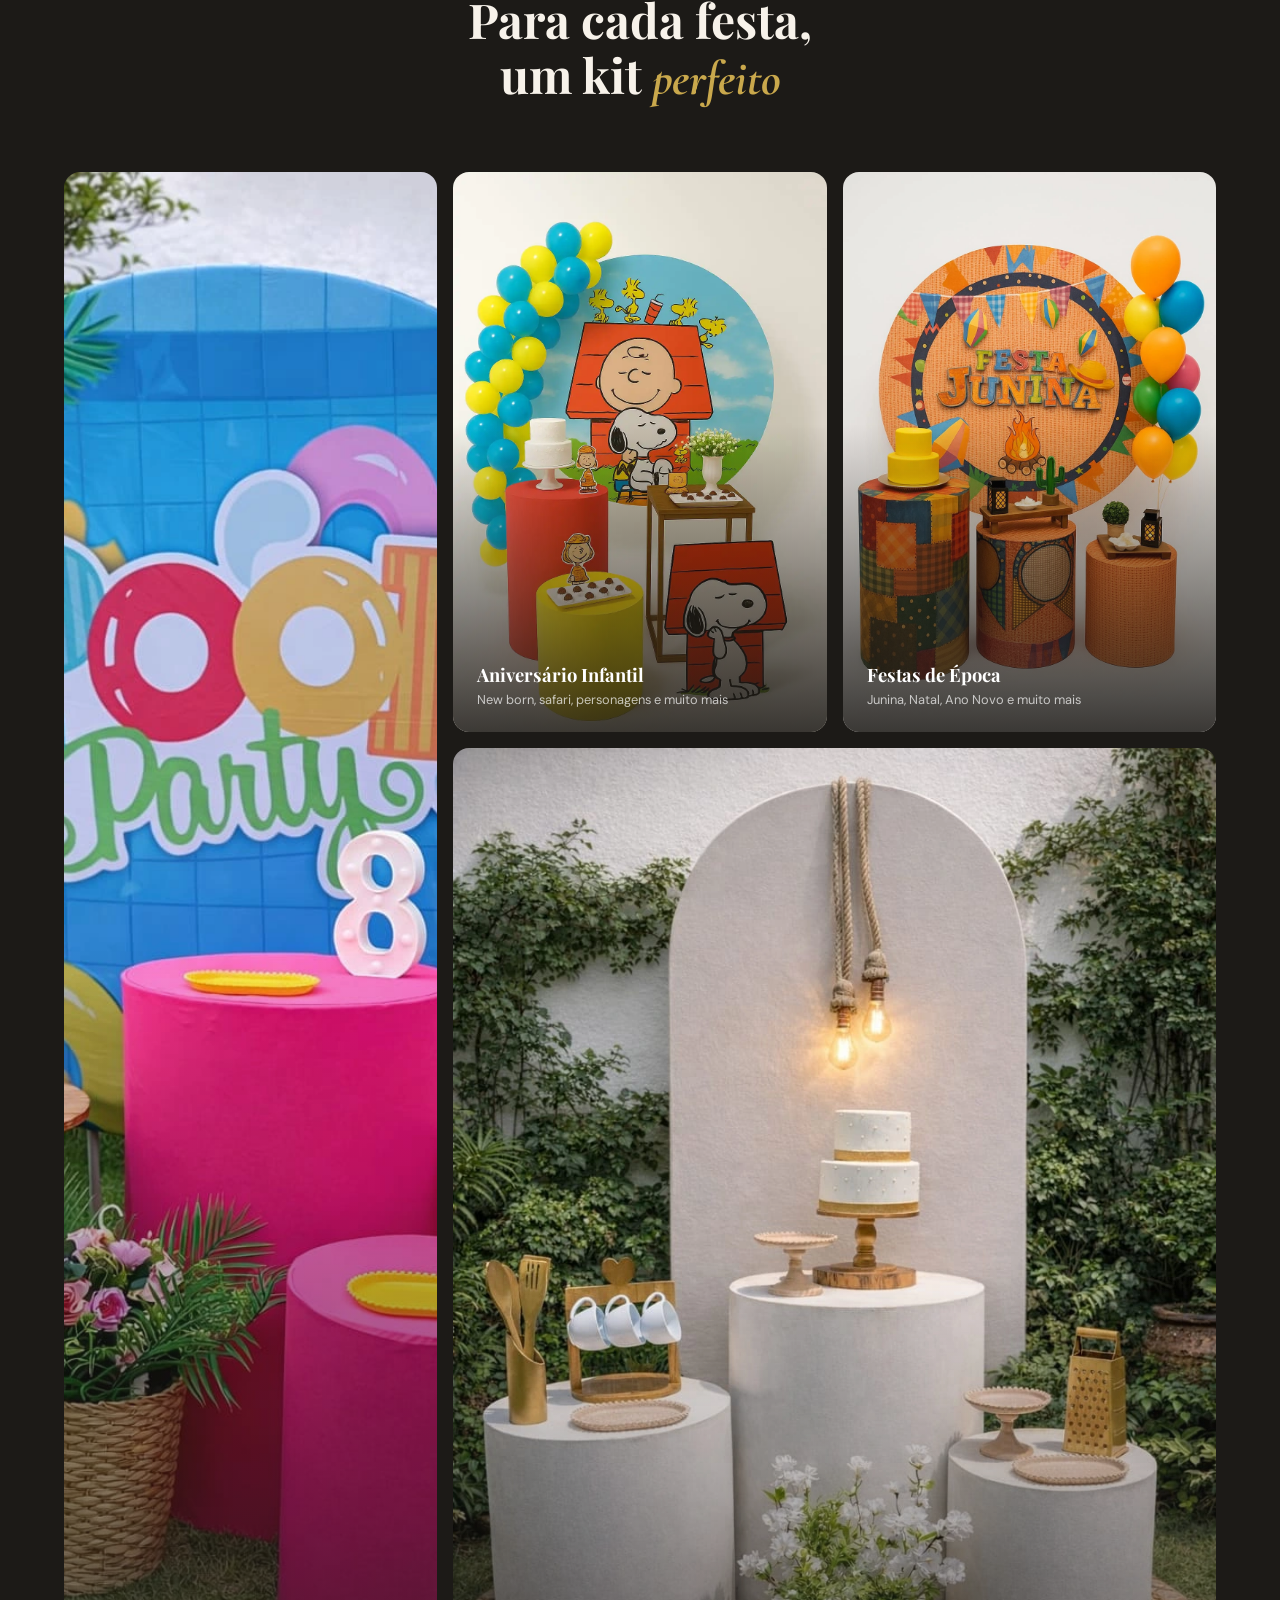
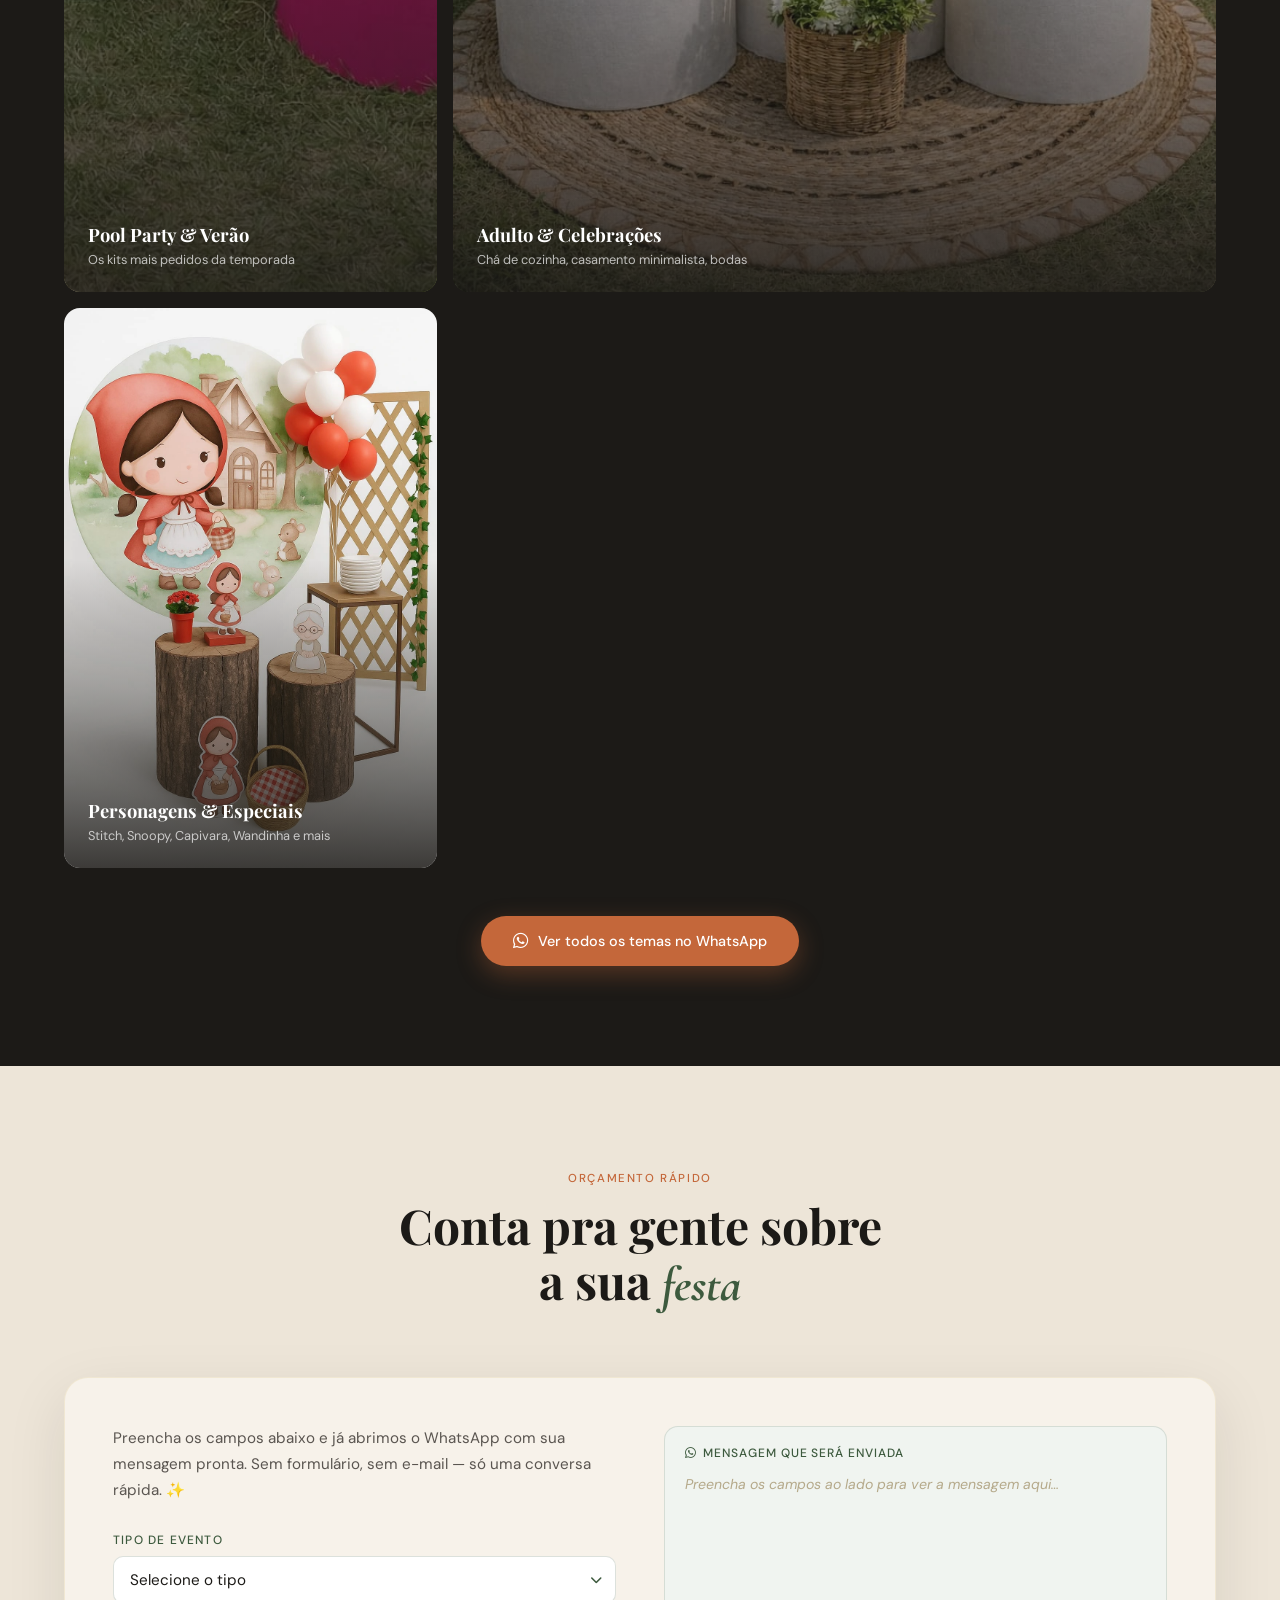
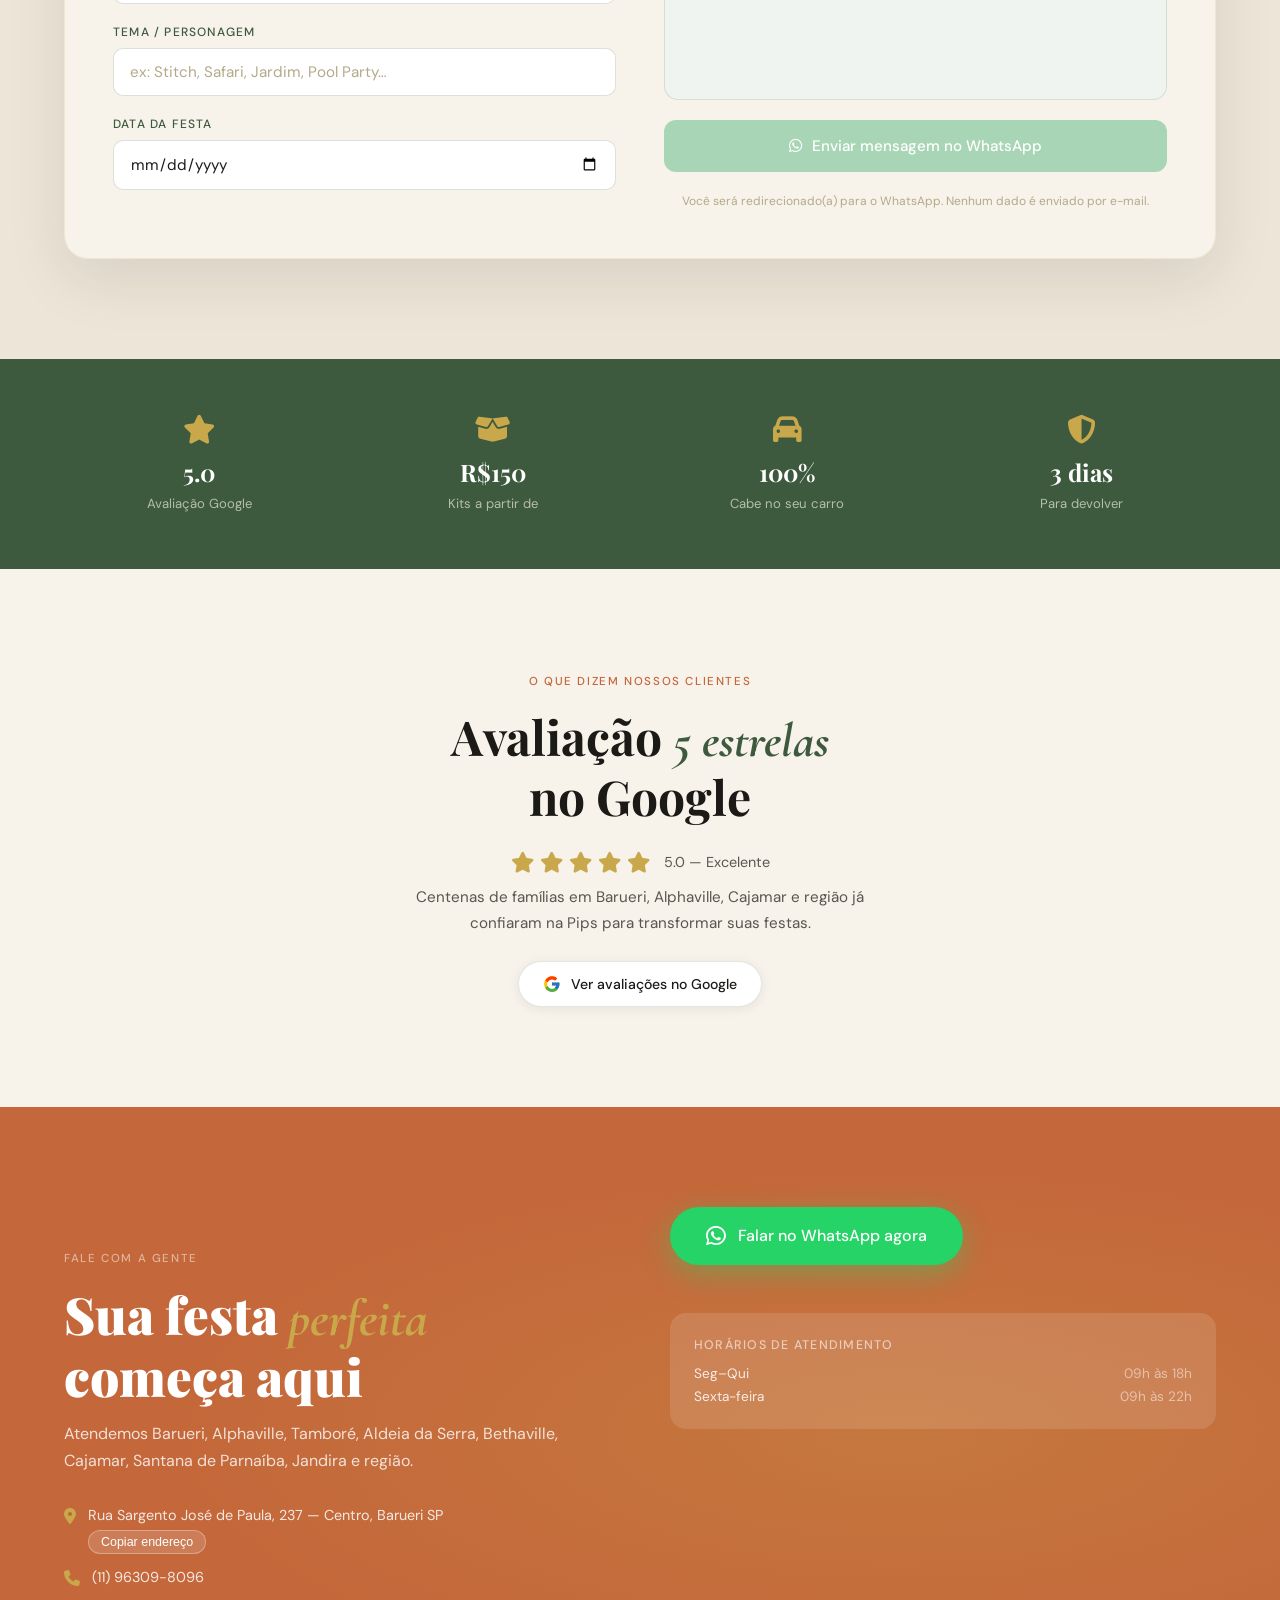
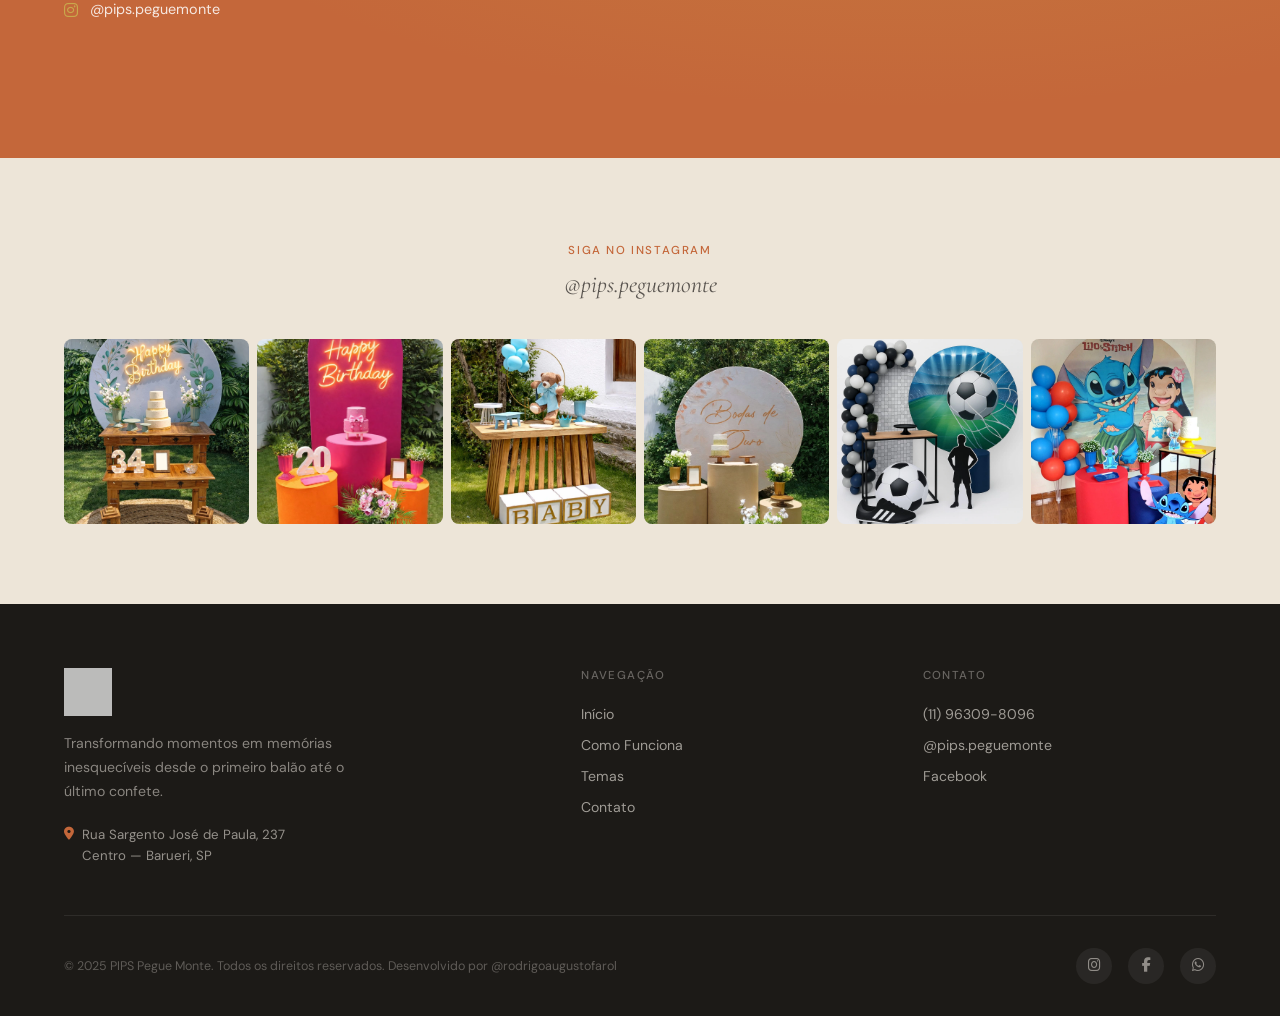
==== commit 5d29a59f: "Update index.html" ====
--- a/index.html
+++ b/index.html
@@ -420,7 +420,7 @@
           <ul>
             <li>Seg–Qui <span>09h às 18h</span></li>
             <li>Sexta-feira <span>09h às 22h</span></li>
-            <li>Sábado <span>09h às 13h</span></li>
+            
           </ul>
         </div>
         <div style="margin-top:24px;">
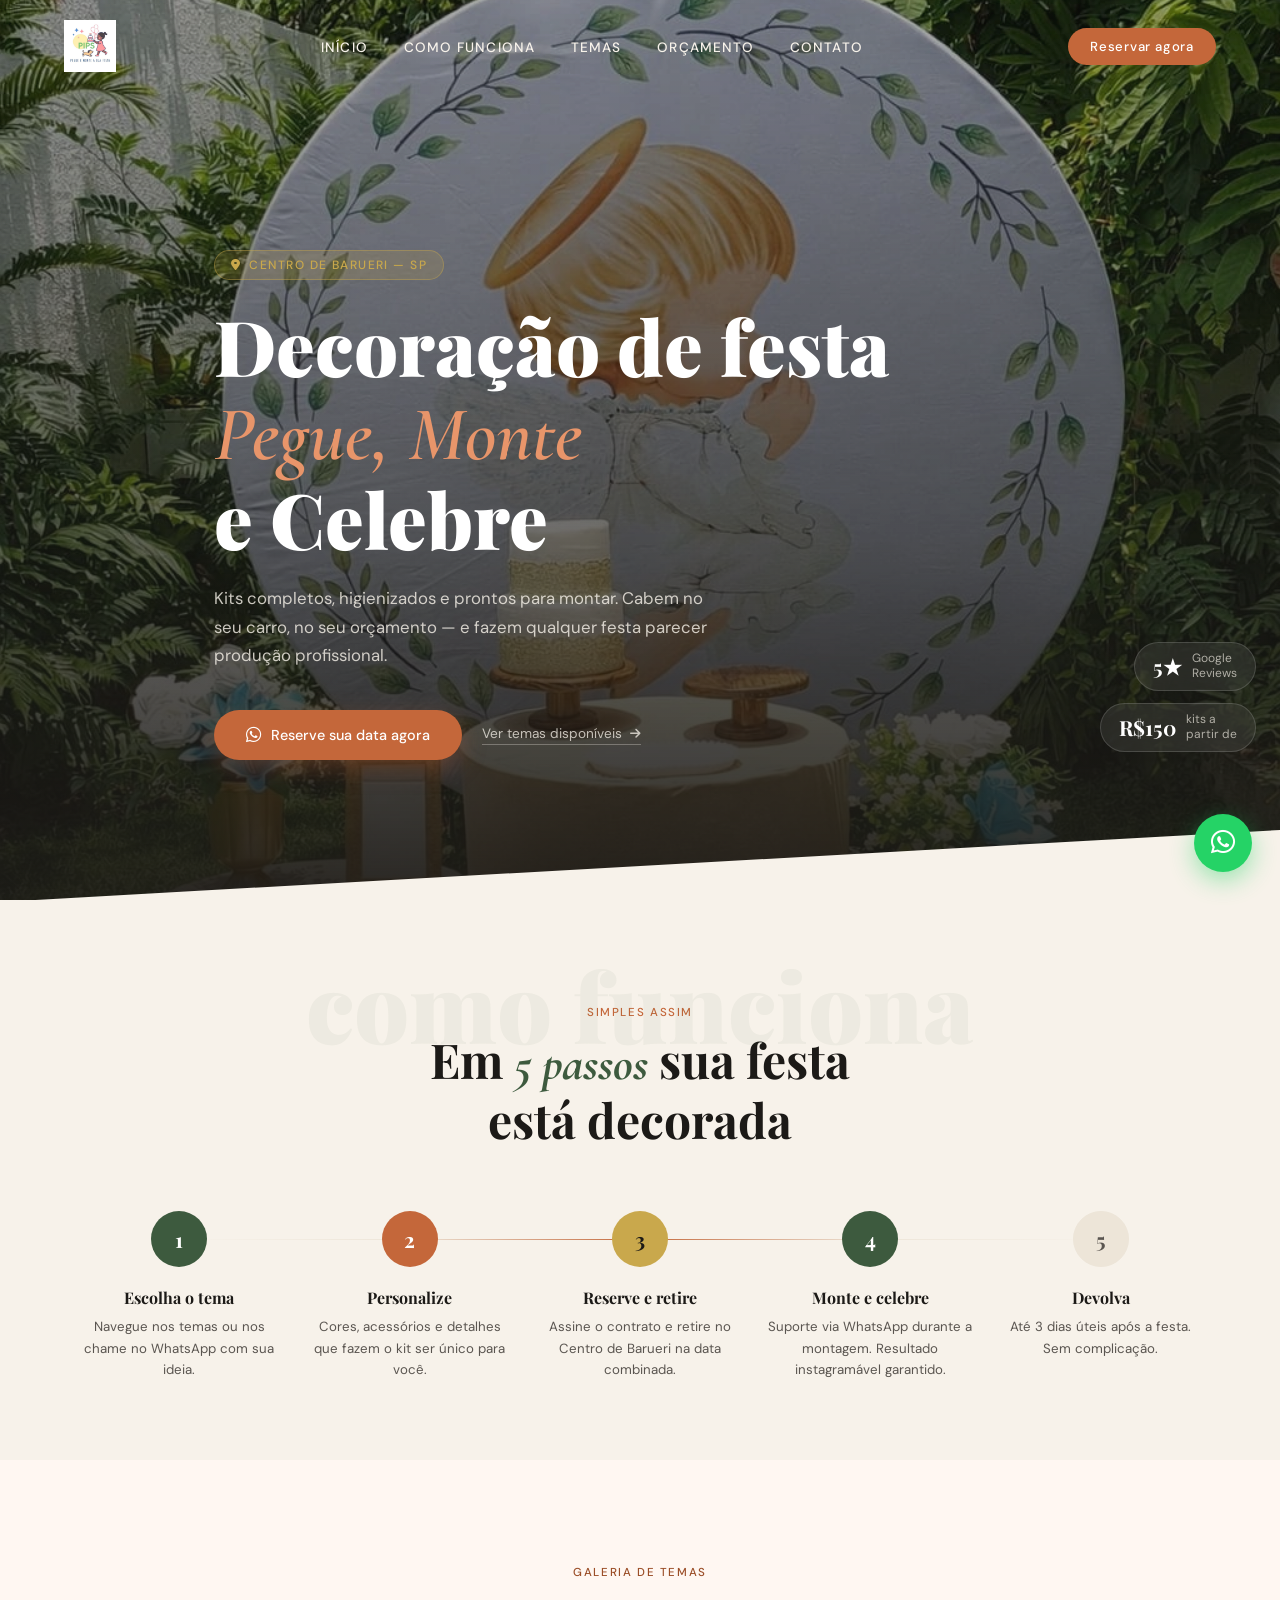
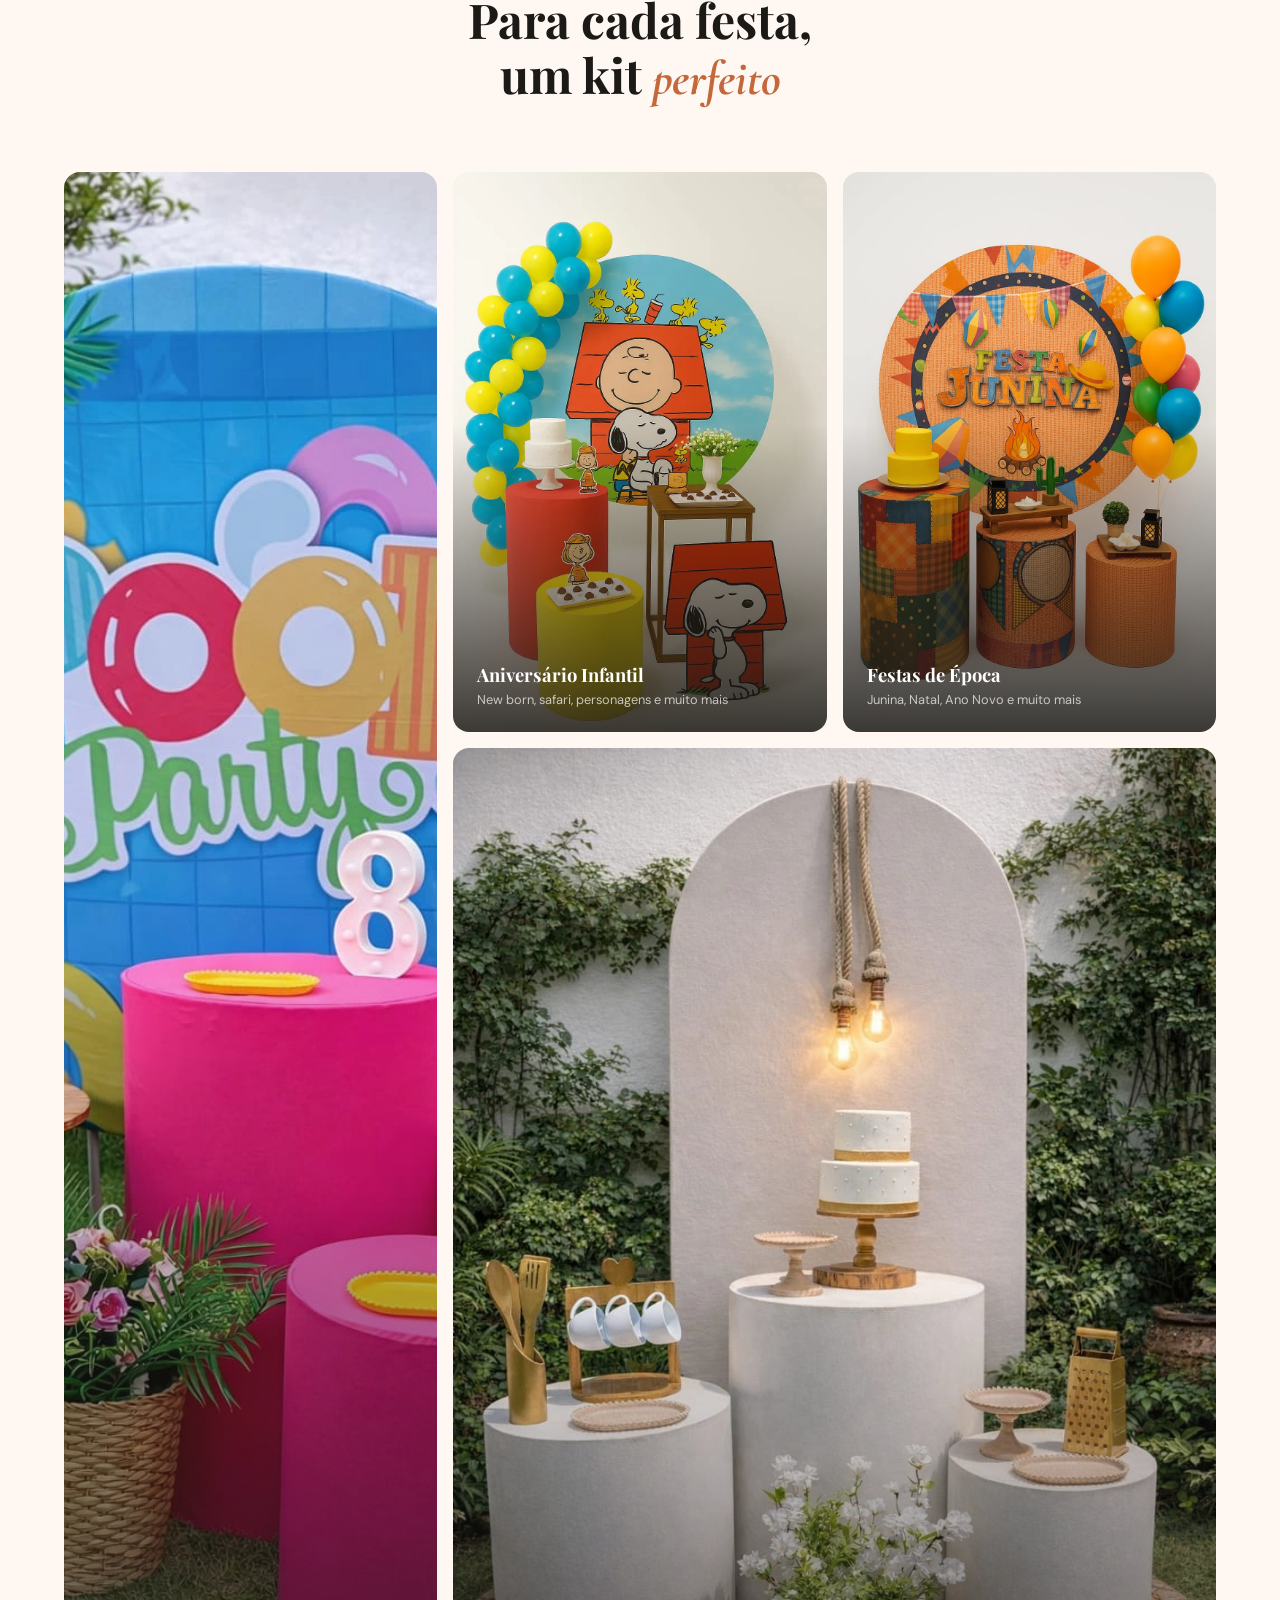
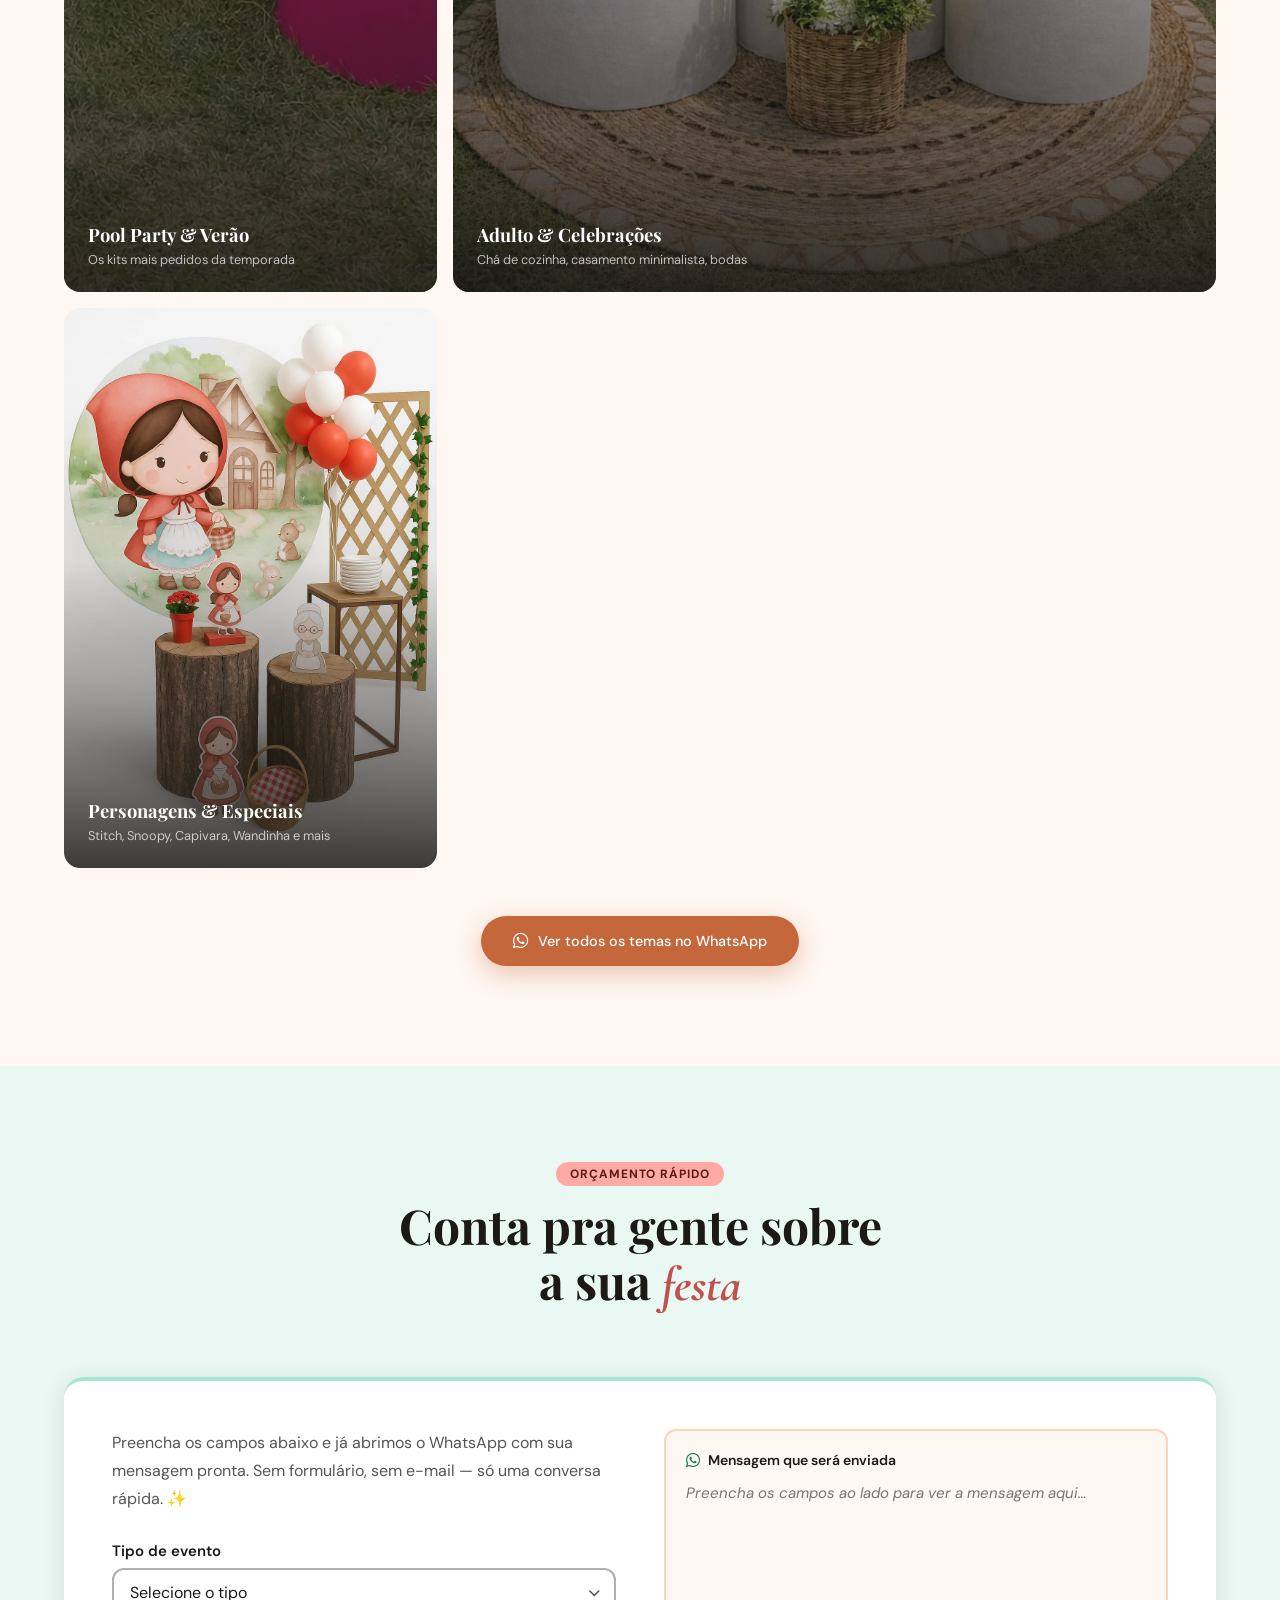
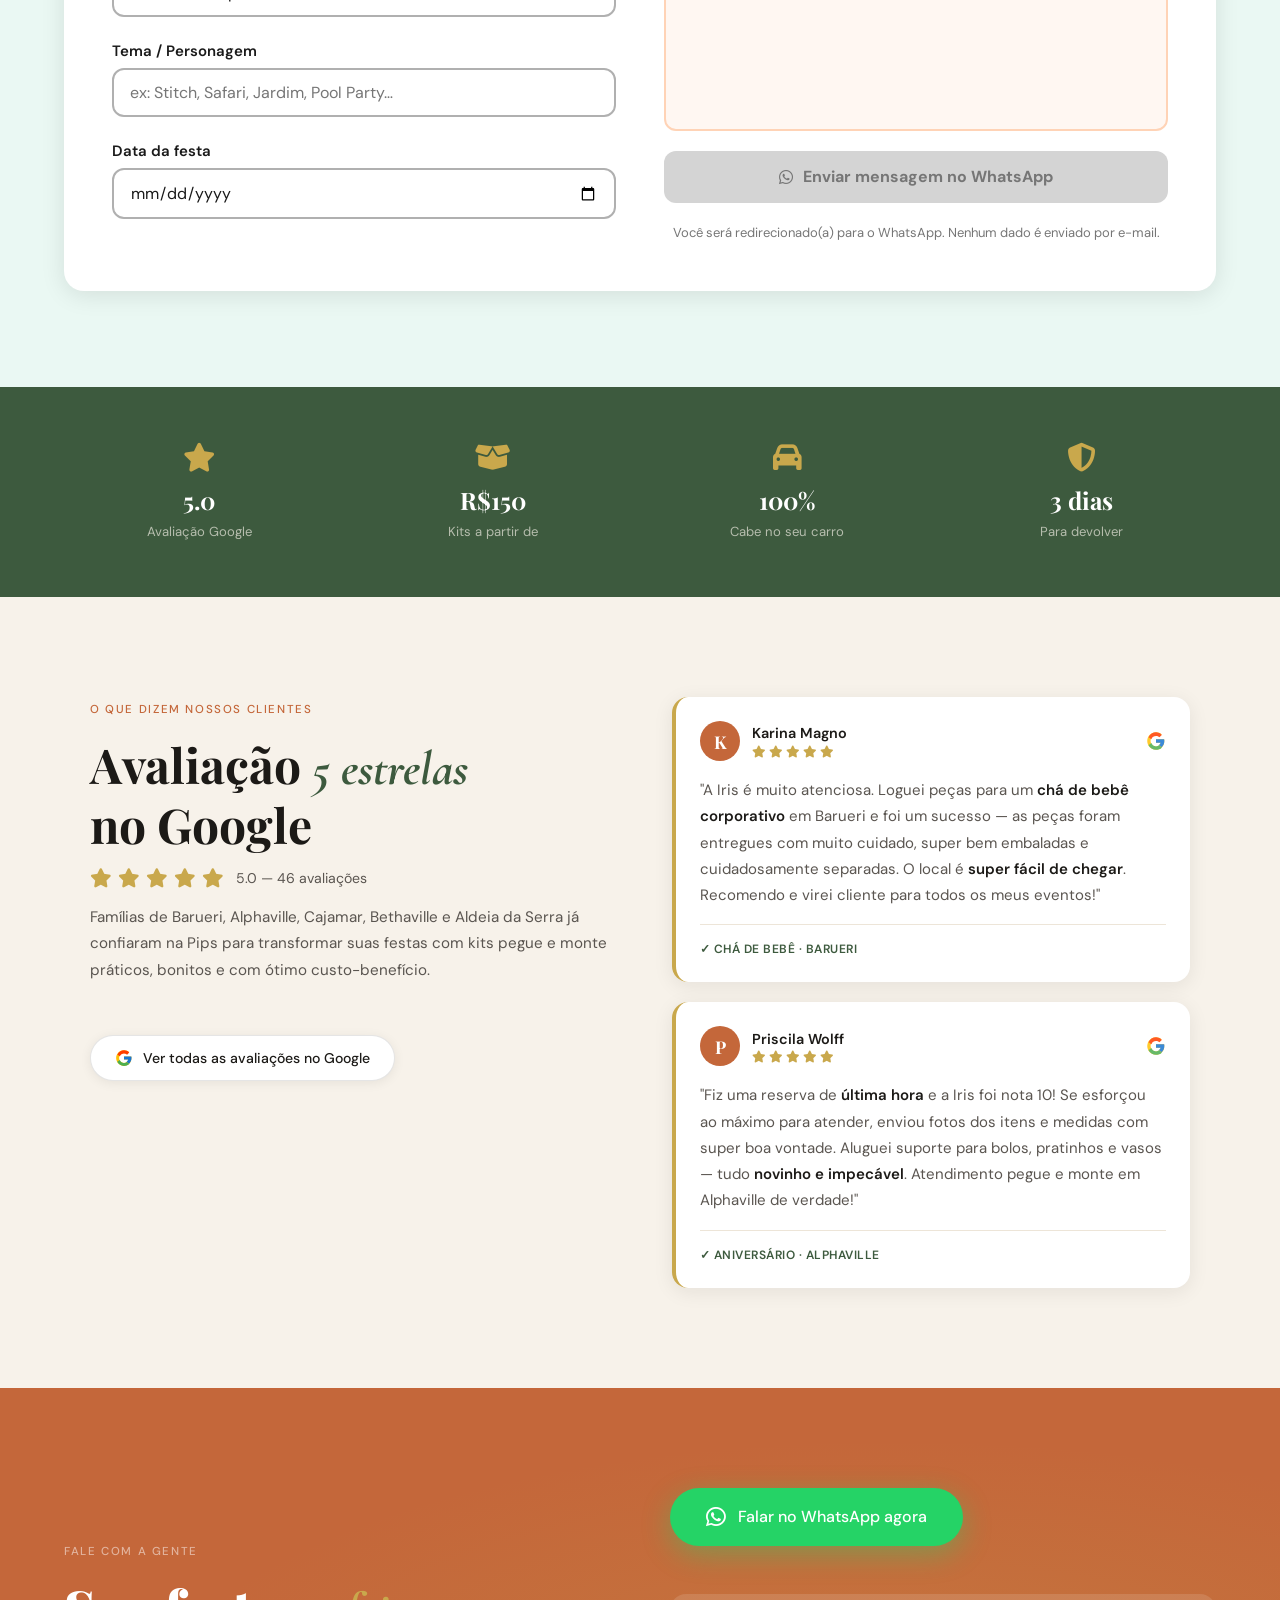
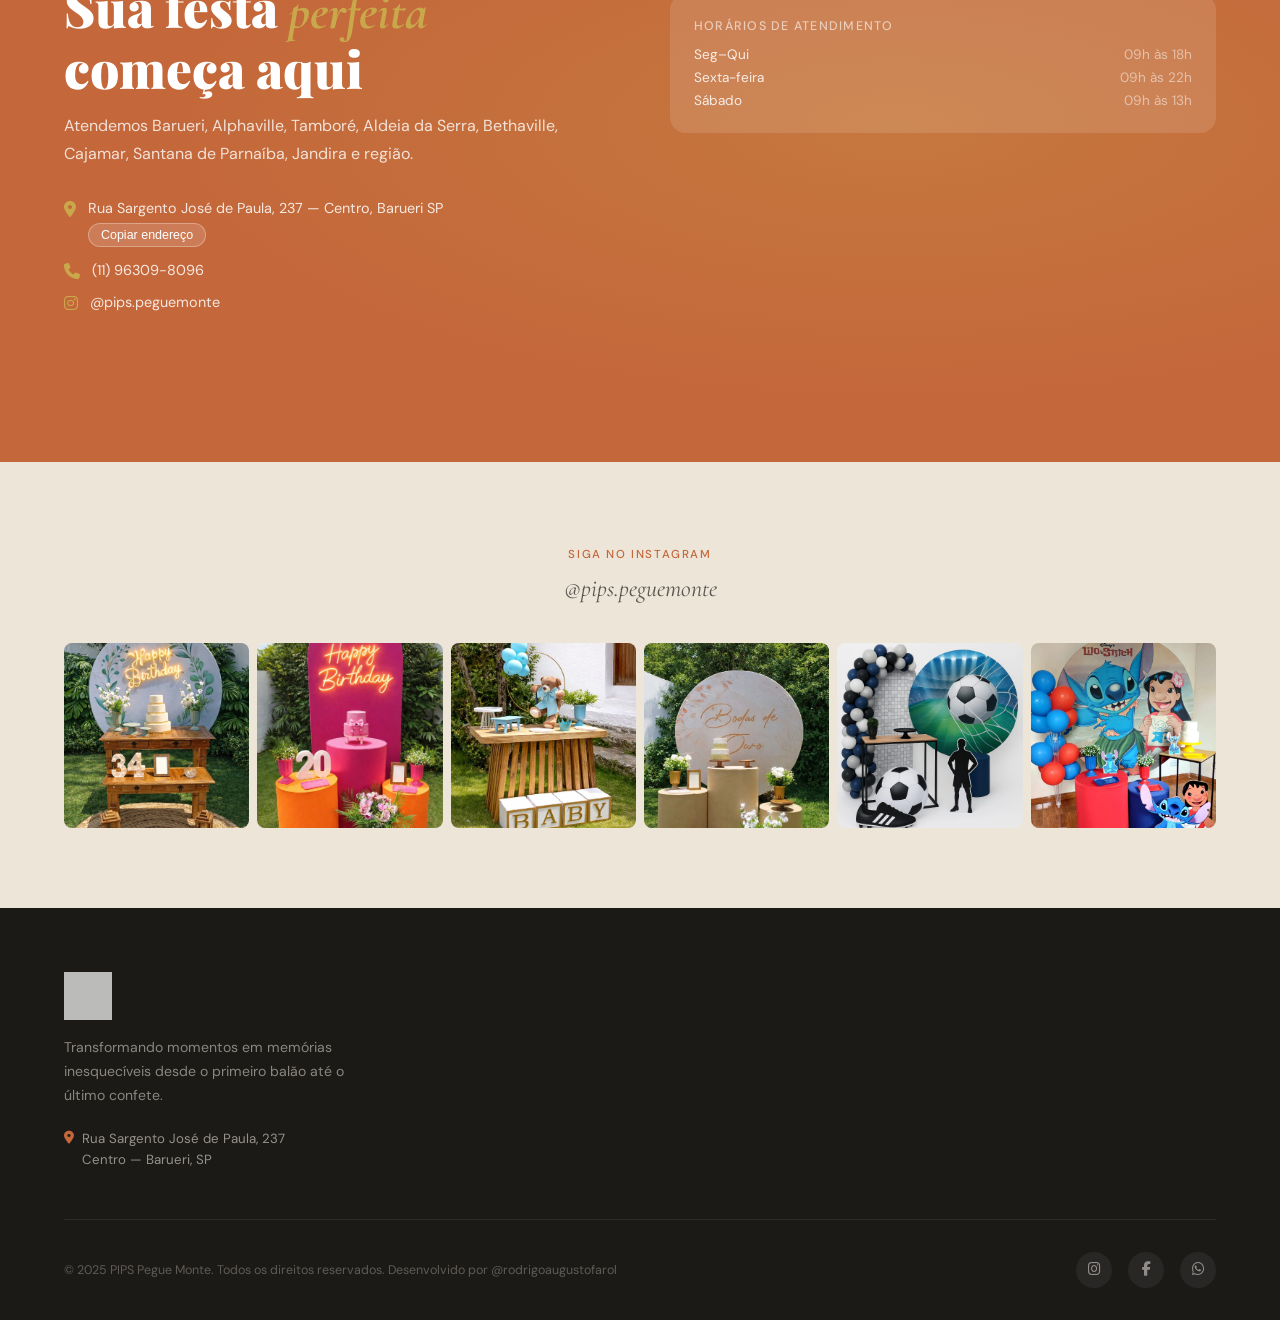
==== commit 26e3de9d: "Add files via upload" ====
--- a/index.html
+++ b/index.html
@@ -74,9 +74,18 @@
   }
   </script>
 
-  <!-- GTM -->
-  <script>window.dataLayer=window.dataLayer||[];function gtag(){dataLayer.push(arguments);}</script>
-  <script src="https://www.googletagmanager.com/gtm.js?id=GTM-5XRK89D6"></script>
+  <!-- Google Tag Manager -->
+  <script>(function(w,d,s,l,i){w[l]=w[l]||[];w[l].push({'gtm.start':
+  new Date().getTime(),event:'gtm.js'});var f=d.getElementsByTagName(s)[0],
+  j=d.createElement(s),dl=l!='dataLayer'?'&l='+l:'';j.async=true;j.src=
+  'https://www.googletagmanager.com/gtm.js?id='+i+dl;f.parentNode.insertBefore(j,f);
+  })(window,document,'script','dataLayer','GTM-5XRK89D6');</script>
+  <!-- End Google Tag Manager -->
+  <!-- Compatibilidade gtag → dataLayer (eventos inline nos botões) -->
+  <script>
+    window.dataLayer = window.dataLayer || [];
+    function gtag(){ dataLayer.push(arguments); }
+  </script>
 </head>
 <body>
 <noscript><iframe src="https://www.googletagmanager.com/ns.html?id=GTM-5XRK89D6" height="0" width="0" style="display:none;visibility:hidden"></iframe></noscript>
@@ -98,7 +107,7 @@
   <a href="#contato"       onclick="closeMobileNav()">Contato</a>
   <a href="https://wa.me/5511963098096?text=Olá!%20Quero%20reservar%20um%20kit"
      target="_blank" rel="noopener" class="nav-wpp-btn"
-     onclick="gtag('event','lead_whatsapp',{'event_category':'conversao','event_label':'mobile_nav'})">
+     onclick="gtag('event','botao_whats',{'event_category':'conversao','event_label':'mobile_nav'})">
     Reservar agora
   </a>
 </nav>
@@ -120,7 +129,7 @@
     </nav>
     <a href="https://wa.me/5511963098096?text=Olá!%20Quero%20reservar%20um%20kit"
        class="nav-cta" target="_blank" rel="noopener"
-       onclick="gtag('event','lead_whatsapp',{'event_category':'conversao','event_label':'nav_cta'})">
+       onclick="gtag('event','botao_whats',{'event_category':'conversao','event_label':'nav_cta'})">
       Reservar agora
     </a>
     <button class="menu-toggle" id="menuToggle" aria-label="Abrir menu">
@@ -163,7 +172,7 @@
       <div class="hero-actions">
         <a href="https://wa.me/5511963098096?text=Olá!%20Quero%20reservar%20um%20kit%20de%20decoração.%20Pode%20me%20ajudar%3F"
            class="btn-primary" target="_blank" rel="noopener"
-           onclick="gtag('event','lead_whatsapp',{'event_category':'conversao','event_label':'hero_cta'})">
+           onclick="gtag('event','botao_whats',{'event_category':'conversao','event_label':'hero_cta'})">
           <i class="fab fa-whatsapp"></i>
           Reserve sua data agora
         </a>
@@ -260,7 +269,7 @@
     <div class="tema-cta-row">
       <a href="https://wa.me/5511963098096?text=Olá!%20Quero%20ver%20os%20temas%20disponíveis.%20Pode%20me%20ajudar%3F"
          class="btn-primary" target="_blank" rel="noopener"
-         onclick="gtag('event','lead_whatsapp',{'event_category':'conversao','event_label':'temas_cta'})">
+         onclick="gtag('event','botao_whats',{'event_category':'conversao','event_label':'temas_cta'})">
         <i class="fab fa-whatsapp"></i>
         Ver todos os temas no WhatsApp
       </a>
@@ -318,7 +327,7 @@
         <a href="#" id="orc-btn"
            class="orc-btn orc-btn--disabled"
            target="_blank" rel="noopener noreferrer"
-           onclick="gtag('event','lead_whatsapp',{'event_category':'conversao','event_label':'formulario_orcamento'})">
+           onclick="gtag('event','botao_whats',{'event_category':'conversao','event_label':'formulario_orcamento'})">
           <i class="fab fa-whatsapp"></i>
           Enviar mensagem no WhatsApp
         </a>
@@ -358,29 +367,147 @@
 
 <!-- ── Avaliações ──────────────────────────────── -->
 <section id="avaliacoes" class="avaliacoes">
-  <div class="container" style="text-align:center;max-width:560px;">
-    <span class="section-tag">o que dizem nossos clientes</span>
-    <h2 class="section-title" style="margin-top:8px;">Avaliação <em>5 estrelas</em><br>no Google</h2>
-    <div class="stars-row" style="margin-top:28px;">
-      <i class="fas fa-star"></i><i class="fas fa-star"></i>
-      <i class="fas fa-star"></i><i class="fas fa-star"></i>
-      <i class="fas fa-star"></i>
-      <span>5.0 — Excelente</span>
-    </div>
-    <p style="color:var(--mid);font-size:.95rem;margin-top:12px;line-height:1.7;">
-      Centenas de famílias em Barueri, Alphaville, Cajamar e região já confiaram
-      na Pips para transformar suas festas.
-    </p>
-    <a href="https://www.google.com/search?q=pips+pegue+e+monte+sua+festa+barueri#lrd=0x94cf03a85dfac5d3:0xc0bacafe3a2e776a,1,,,,"
-       target="_blank" rel="noopener" class="google-btn">
-      <svg width="18" height="18" viewBox="0 0 48 48" aria-hidden="true">
-        <path fill="#FFC107" d="M43.6 20H24v8h11.3C33.7 33.6 29.3 37 24 37c-7.2 0-13-5.8-13-13s5.8-13 13-13c3.1 0 6 1.1 8.2 3l5.7-5.7C34.5 5.1 29.5 3 24 3 12.4 3 3 12.4 3 24s9.4 21 21 21c10.5 0 20-7.6 20-21 0-1.3-.1-2.7-.4-4z"/>
-        <path fill="#FF3D00" d="m6.3 14.7 6.6 4.8C14.6 15.1 18.9 12 24 12c3.1 0 6 1.1 8.2 3l5.7-5.7C34.5 5.1 29.5 3 24 3c-7.6 0-14.2 4.5-17.7 11.7z"/>
-        <path fill="#4CAF50" d="M24 45c5.4 0 10.3-1.9 14.1-5.1l-6.5-5.5C29.5 36 26.9 37 24 37c-5.2 0-9.6-3.4-11.2-8L6.1 34.1C9.5 40.5 16.2 45 24 45z"/>
-        <path fill="#1976D2" d="M43.6 20H24v8h11.3c-.8 2.3-2.3 4.3-4.2 5.7l6.5 5.5C41 35.8 44 30.4 44 24c0-1.3-.1-2.7-.4-4z"/>
-      </svg>
-      Ver avaliações no Google
-    </a>
+
+  <!-- Schema.org AggregateRating + Review para SEO -->
+  <script type="application/ld+json">
+  {
+    "@context": "https://schema.org",
+    "@type": "LocalBusiness",
+    "@id": "https://pipspeguemonte.com.br/#identity",
+    "name": "Pips Pegue e Monte Sua Festa",
+    "aggregateRating": {
+      "@type": "AggregateRating",
+      "ratingValue": "5.0",
+      "reviewCount": "46",
+      "bestRating": "5",
+      "worstRating": "1"
+    },
+    "review": [
+      {
+        "@type": "Review",
+        "author": { "@type": "Person", "name": "Karina Magno" },
+        "reviewRating": { "@type": "Rating", "ratingValue": "5" },
+        "datePublished": "2026-02-01",
+        "reviewBody": "A Iris é muito atenciosa, loquei peças para um chá de bebê da empresa e foi um sucesso, as coisas foram entregues com muito cuidado, super bem embaladas e cuidadosamente separadas para fazer um evento lindo! Super indico e o local tbm é super fácil de chegar! Recomendo e virei cliente para todos os meus eventos!"
+      },
+      {
+        "@type": "Review",
+        "author": { "@type": "Person", "name": "Priscila Wolff" },
+        "reviewRating": { "@type": "Rating", "ratingValue": "5" },
+        "datePublished": "2025-11-01",
+        "reviewBody": "Fiz uma reserva super de última hora e a Iris foi nota 10!! Se esforçou ao máximo para atender e foi super solícita, enviou fotos de itens e medidas com super boa vontade. Os itens estavam todos novinhos."
+      }
+    ]
+  }
+  </script>
+
+  <div class="container">
+    <div class="avaliacoes-inner">
+
+      <!-- Cabeçalho -->
+      <div class="aval-header">
+        <span class="section-tag">o que dizem nossos clientes</span>
+        <h2 class="section-title" style="margin-top:8px;">
+          Avaliação <em>5 estrelas</em><br>no Google
+        </h2>
+        <div class="stars-row">
+          <i class="fas fa-star"></i><i class="fas fa-star"></i>
+          <i class="fas fa-star"></i><i class="fas fa-star"></i>
+          <i class="fas fa-star"></i>
+          <span>5.0 &mdash; 46 avaliações</span>
+        </div>
+        <p class="aval-sub">
+          Famílias de Barueri, Alphaville, Cajamar, Bethaville e Aldeia da Serra
+          já confiaram na Pips para transformar suas festas com kits pegue e monte
+          práticos, bonitos e com ótimo custo-benefício.
+        </p>
+        <a href="https://www.google.com/search?q=pips+pegue+e+monte+sua+festa+barueri#lrd=0x94cf03a85dfac5d3:0xc0bacafe3a2e776a,1,,,,"
+           target="_blank" rel="noopener" class="google-btn">
+          <svg width="18" height="18" viewBox="0 0 48 48" aria-hidden="true">
+            <path fill="#FFC107" d="M43.6 20H24v8h11.3C33.7 33.6 29.3 37 24 37c-7.2 0-13-5.8-13-13s5.8-13 13-13c3.1 0 6 1.1 8.2 3l5.7-5.7C34.5 5.1 29.5 3 24 3 12.4 3 3 12.4 3 24s9.4 21 21 21c10.5 0 20-7.6 20-21 0-1.3-.1-2.7-.4-4z"/>
+            <path fill="#FF3D00" d="m6.3 14.7 6.6 4.8C14.6 15.1 18.9 12 24 12c3.1 0 6 1.1 8.2 3l5.7-5.7C34.5 5.1 29.5 3 24 3c-7.6 0-14.2 4.5-17.7 11.7z"/>
+            <path fill="#4CAF50" d="M24 45c5.4 0 10.3-1.9 14.1-5.1l-6.5-5.5C29.5 36 26.9 37 24 37c-5.2 0-9.6-3.4-11.2-8L6.1 34.1C9.5 40.5 16.2 45 24 45z"/>
+            <path fill="#1976D2" d="M43.6 20H24v8h11.3c-.8 2.3-2.3 4.3-4.2 5.7l6.5 5.5C41 35.8 44 30.4 44 24c0-1.3-.1-2.7-.4-4z"/>
+          </svg>
+          Ver todas as avaliações no Google
+        </a>
+      </div>
+
+      <!-- Cards de avaliação -->
+      <div class="aval-cards">
+
+        <!-- Review 1 — Karina Magno -->
+        <article class="aval-card" itemscope itemtype="https://schema.org/Review">
+          <meta itemprop="datePublished" content="2026-02-01">
+          <div itemprop="itemReviewed" itemscope itemtype="https://schema.org/LocalBusiness">
+            <meta itemprop="name" content="Pips Pegue e Monte Sua Festa">
+          </div>
+          <header class="aval-card__top">
+            <div class="aval-avatar" aria-hidden="true">K</div>
+            <div>
+              <strong class="aval-name" itemprop="author" itemscope itemtype="https://schema.org/Person">
+                <span itemprop="name">Karina Magno</span>
+              </strong>
+              <div class="aval-stars" itemprop="reviewRating" itemscope itemtype="https://schema.org/Rating">
+                <meta itemprop="ratingValue" content="5">
+                <meta itemprop="bestRating" content="5">
+                <i class="fas fa-star"></i><i class="fas fa-star"></i>
+                <i class="fas fa-star"></i><i class="fas fa-star"></i>
+                <i class="fas fa-star"></i>
+              </div>
+            </div>
+            <svg class="aval-google-icon" viewBox="0 0 48 48" width="20" height="20" aria-label="Google" role="img">
+              <path fill="#FFC107" d="M43.6 20H24v8h11.3C33.7 33.6 29.3 37 24 37c-7.2 0-13-5.8-13-13s5.8-13 13-13c3.1 0 6 1.1 8.2 3l5.7-5.7C34.5 5.1 29.5 3 24 3 12.4 3 3 12.4 3 24s9.4 21 21 21c10.5 0 20-7.6 20-21 0-1.3-.1-2.7-.4-4z"/>
+              <path fill="#FF3D00" d="m6.3 14.7 6.6 4.8C14.6 15.1 18.9 12 24 12c3.1 0 6 1.1 8.2 3l5.7-5.7C34.5 5.1 29.5 3 24 3c-7.6 0-14.2 4.5-17.7 11.7z"/>
+              <path fill="#4CAF50" d="M24 45c5.4 0 10.3-1.9 14.1-5.1l-6.5-5.5C29.5 36 26.9 37 24 37c-5.2 0-9.6-3.4-11.2-8L6.1 34.1C9.5 40.5 16.2 45 24 45z"/>
+              <path fill="#1976D2" d="M43.6 20H24v8h11.3c-.8 2.3-2.3 4.3-4.2 5.7l6.5 5.5C41 35.8 44 30.4 44 24c0-1.3-.1-2.7-.4-4z"/>
+            </svg>
+          </header>
+          <blockquote class="aval-text" itemprop="reviewBody">
+            "A Iris é muito atenciosa. Loguei peças para um <strong>chá de bebê corporativo</strong> em Barueri e foi um sucesso — as peças foram entregues com muito cuidado, super bem embaladas e cuidadosamente separadas. O local é <strong>super fácil de chegar</strong>. Recomendo e virei cliente para todos os meus eventos!"
+          </blockquote>
+          <footer class="aval-card__footer">
+            <span class="aval-badge">✓ Chá de Bebê · Barueri</span>
+          </footer>
+        </article>
+
+        <!-- Review 2 — Priscila Wolff -->
+        <article class="aval-card" itemscope itemtype="https://schema.org/Review">
+          <meta itemprop="datePublished" content="2025-11-01">
+          <div itemprop="itemReviewed" itemscope itemtype="https://schema.org/LocalBusiness">
+            <meta itemprop="name" content="Pips Pegue e Monte Sua Festa">
+          </div>
+          <header class="aval-card__top">
+            <div class="aval-avatar" aria-hidden="true">P</div>
+            <div>
+              <strong class="aval-name" itemprop="author" itemscope itemtype="https://schema.org/Person">
+                <span itemprop="name">Priscila Wolff</span>
+              </strong>
+              <div class="aval-stars" itemprop="reviewRating" itemscope itemtype="https://schema.org/Rating">
+                <meta itemprop="ratingValue" content="5">
+                <meta itemprop="bestRating" content="5">
+                <i class="fas fa-star"></i><i class="fas fa-star"></i>
+                <i class="fas fa-star"></i><i class="fas fa-star"></i>
+                <i class="fas fa-star"></i>
+              </div>
+            </div>
+            <svg class="aval-google-icon" viewBox="0 0 48 48" width="20" height="20" aria-label="Google" role="img">
+              <path fill="#FFC107" d="M43.6 20H24v8h11.3C33.7 33.6 29.3 37 24 37c-7.2 0-13-5.8-13-13s5.8-13 13-13c3.1 0 6 1.1 8.2 3l5.7-5.7C34.5 5.1 29.5 3 24 3 12.4 3 3 12.4 3 24s9.4 21 21 21c10.5 0 20-7.6 20-21 0-1.3-.1-2.7-.4-4z"/>
+              <path fill="#FF3D00" d="m6.3 14.7 6.6 4.8C14.6 15.1 18.9 12 24 12c3.1 0 6 1.1 8.2 3l5.7-5.7C34.5 5.1 29.5 3 24 3c-7.6 0-14.2 4.5-17.7 11.7z"/>
+              <path fill="#4CAF50" d="M24 45c5.4 0 10.3-1.9 14.1-5.1l-6.5-5.5C29.5 36 26.9 37 24 37c-5.2 0-9.6-3.4-11.2-8L6.1 34.1C9.5 40.5 16.2 45 24 45z"/>
+              <path fill="#1976D2" d="M43.6 20H24v8h11.3c-.8 2.3-2.3 4.3-4.2 5.7l6.5 5.5C41 35.8 44 30.4 44 24c0-1.3-.1-2.7-.4-4z"/>
+            </svg>
+          </header>
+          <blockquote class="aval-text" itemprop="reviewBody">
+            "Fiz uma reserva de <strong>última hora</strong> e a Iris foi nota 10! Se esforçou ao máximo para atender, enviou fotos dos itens e medidas com super boa vontade. Aluguei suporte para bolos, pratinhos e vasos — tudo <strong>novinho e impecável</strong>. Atendimento pegue e monte em Alphaville de verdade!"
+          </blockquote>
+          <footer class="aval-card__footer">
+            <span class="aval-badge">✓ Aniversário · Alphaville</span>
+          </footer>
+        </article>
+
+      </div><!-- /aval-cards -->
+    </div><!-- /avaliacoes-inner -->
   </div>
 </section>
 
@@ -411,7 +538,7 @@
       <div>
         <a href="https://wa.me/5511963098096?text=Olá!%20Quero%20reservar%20um%20kit%20de%20decoração.%20Pode%20me%20ajudar%3F"
            class="cta-wpp-btn" target="_blank" rel="noopener"
-           onclick="gtag('event','lead_whatsapp',{'event_category':'conversao','event_label':'cta_final'})">
+           onclick="gtag('event','botao_whats',{'event_category':'conversao','event_label':'cta_final'})">
           <i class="fab fa-whatsapp"></i>
           Falar no WhatsApp agora
         </a>
@@ -420,7 +547,7 @@
           <ul>
             <li>Seg–Qui <span>09h às 18h</span></li>
             <li>Sexta-feira <span>09h às 22h</span></li>
-            
+            <li>Sábado <span>09h às 13h</span></li>
           </ul>
         </div>
         <div style="margin-top:24px;">
--- a/css/styles.css
+++ b/css/styles.css
@@ -263,10 +263,10 @@
 .step-item p  { font-size: .83rem; color: var(--mid); line-height: 1.6; }
 
 /* ===== TEMAS ===== */
-.temas { background: var(--dark); padding: 100px 0; overflow: hidden; }
-.temas .section-tag  { color: var(--terra-light); }
-.temas .section-title { color: var(--light-txt); }
-.temas .section-title em { color: var(--dourado); }
+.temas { background: #fff7f2; padding: 100px 0; overflow: hidden; } /* pêssego suave da identidade */
+.temas .section-tag  { color: var(--terra-dark); }
+.temas .section-title { color: var(--dark); }
+.temas .section-title em { color: var(--terracota); }
 
 .temas-grid {
   display: grid; grid-template-columns: repeat(3,1fr);
@@ -299,9 +299,103 @@
 
 /* ===== AVALIAÇÕES ===== */
 .avaliacoes { background: var(--cream); padding: 100px 0; }
-.stars-row { display: flex; align-items: center; justify-content: center; gap: 6px; margin-bottom: 12px; }
-.stars-row i    { color: var(--dourado); font-size: 1.3rem; }
-.stars-row span { font-size: .9rem; color: var(--mid); margin-left: 8px; }
+
+.avaliacoes-inner {
+  display: grid;
+  grid-template-columns: 1fr 1fr;
+  gap: 64px;
+  align-items: start;
+  max-width: 1100px;
+  margin: 0 auto;
+}
+
+.aval-header { text-align: left; }
+.aval-header .section-tag { display: inline-block; }
+.aval-header .section-title { text-align: left; }
+.aval-header .section-title::after { left: 0; transform: none; }
+
+.aval-sub {
+  color: var(--mid);
+  font-size: .95rem;
+  line-height: 1.75;
+  margin: 16px 0 28px;
+}
+
+.stars-row { display: flex; align-items: center; gap: 6px; margin: 16px 0 8px; }
+.stars-row i    { color: var(--dourado); font-size: 1.2rem; }
+.stars-row span { font-size: .88rem; color: var(--mid); margin-left: 6px; }
+
+.aval-cards { display: flex; flex-direction: column; gap: 20px; }
+
+.aval-card {
+  background: #fff;
+  border-radius: 16px;
+  padding: 24px;
+  box-shadow: 0 4px 20px rgba(28,26,23,0.08);
+  border-left: 4px solid var(--dourado);
+}
+
+.aval-card__top {
+  display: flex;
+  align-items: center;
+  gap: 12px;
+  margin-bottom: 16px;
+}
+
+.aval-avatar {
+  width: 40px; height: 40px;
+  border-radius: 50%;
+  background: var(--terracota);
+  color: #fff;
+  font-family: var(--ff-display);
+  font-size: 1.1rem;
+  font-weight: 700;
+  display: flex; align-items: center; justify-content: center;
+  flex-shrink: 0;
+}
+
+.aval-name {
+  display: block;
+  font-size: .9rem;
+  font-weight: 600;
+  color: var(--dark);
+  line-height: 1.3;
+}
+
+.aval-stars { display: flex; gap: 3px; margin-top: 3px; }
+.aval-stars i { color: var(--dourado); font-size: .75rem; }
+
+.aval-google-icon { margin-left: auto; flex-shrink: 0; opacity: .85; }
+
+.aval-text {
+  font-size: .9375rem;
+  line-height: 1.75;
+  color: var(--mid);
+  border: none;
+  padding: 0;
+  margin: 0 0 16px;
+  quotes: none;
+}
+
+.aval-text strong { color: var(--dark); font-weight: 600; }
+
+.aval-card__footer { border-top: 1px solid var(--cream-dark); padding-top: 12px; }
+
+.aval-badge {
+  font-size: .75rem;
+  font-weight: 600;
+  color: var(--musgo);
+  letter-spacing: .04em;
+  text-transform: uppercase;
+}
+
+@media (max-width: 860px) {
+  .avaliacoes-inner { grid-template-columns: 1fr; gap: 40px; }
+  .aval-header { text-align: center; }
+  .aval-header .section-title { text-align: center; }
+  .aval-header .section-title::after { left: 50%; transform: translateX(-50%); }
+  .stars-row { justify-content: center; }
+}
 .google-btn {
   display: inline-flex; align-items: center; gap: 10px;
   background: #fff; border: 1.5px solid rgba(0,0,0,.1); color: var(--dark);
@@ -426,55 +520,92 @@
   .trust-row { grid-template-columns: 1fr 1fr; }
 }
 
-/* ===== SEÇÃO ORÇAMENTO WHATSAPP ===== */
+/* ==========================================================
+   SEÇÃO ORÇAMENTO WHATSAPP
+   Paleta: identidade Pips — menta #a8e6cf · rosa #ffaaa5 · pêssego #ffd3b6
+   Acessibilidade: WCAG 2.1 AA — contraste mínimo 4.5:1 em texto normal,
+   3:1 em texto grande e componentes UI; touch targets ≥ 44px.
+   ========================================================== */
+
+/* Variáveis locais da identidade original */
 .orcamento-section {
-  background: var(--cream-dark);
-  padding: 100px 0;
-}
-
+  --orc-mint:        #a8e6cf;   /* verde menta da identidade               */
+  --orc-mint-dark:   #4db890;   /* escurecido para hover/foco (contraste)  */
+  --orc-mint-bg:     #eaf8f3;   /* fundo suave derivado do menta            */
+  --orc-pink:        #ffaaa5;   /* rosa da identidade                       */
+  --orc-peach:       #ffd3b6;   /* pêssego da identidade                    */
+  --orc-white:       #ffffff;
+  --orc-text:        #1a1a1a;   /* 16.1:1 sobre branco — WCAG AAA          */
+  --orc-text-mid:    #555555;   /* 7.0:1 sobre branco — WCAG AA            */
+  --orc-text-light:  #767676;   /* 4.54:1 — limite mínimo WCAG AA          */
+  --orc-border:      #b0b0b0;   /* 3.0:1 sobre branco — UI component AA    */
+  --orc-border-focus:#1a7a55;   /* foco: verde escuro, 5.1:1 sobre branco  */
+  --orc-disabled-bg: #d4d4d4;
+  --orc-disabled-txt:#767676;
+  --orc-radius:      12px;
+  --orc-shadow:      0 4px 24px rgba(0,0,0,0.10);
+}
+
+.orcamento-section {
+  background: var(--orc-mint-bg);
+  padding: 96px 0;
+}
+
+/* Ajusta section-title para usar rosa da identidade como underline */
+.orcamento-section .section-title em {
+  color: #c0524d; /* #ffaaa5 escurecido: 4.6:1 sobre fundo menta claro */
+}
+
+/* ── Card container ── */
 .orc-card {
   display: grid;
   grid-template-columns: 1fr 1fr;
   gap: 48px;
-  background: var(--cream);
-  border-radius: 24px;
+  background: var(--orc-white);
+  border-radius: 20px;
   padding: 48px;
-  box-shadow: 0 20px 60px rgba(28,26,23,0.10);
+  box-shadow: var(--orc-shadow);
   margin-top: 48px;
-  border: 1px solid rgba(201,168,76,0.15);
-}
-
+  /* Borda decorativa no topo com cor da identidade */
+  border-top: 4px solid var(--orc-mint);
+}
+
+/* ── Texto introdutório ── */
 .orc-intro {
-  font-size: .95rem;
-  color: var(--mid);
-  line-height: 1.7;
+  font-size: 1rem;       /* mínimo recomendado para legibilidade */
+  line-height: 1.75;     /* WCAG SC 1.4.8: line-height ≥ 1.5    */
+  color: var(--orc-text-mid);
   margin-bottom: 28px;
 }
 
+/* ── Campos ── */
 .orc-field {
-  margin-bottom: 20px;
-}
-
+  margin-bottom: 24px;
+}
+
+/* Label sempre visível, nunca substituída por placeholder */
 .orc-field label {
   display: block;
-  font-size: .75rem;
-  font-weight: 500;
-  letter-spacing: .1em;
-  text-transform: uppercase;
-  color: var(--musgo);
-  margin-bottom: 8px;
+  font-size: 0.9375rem;  /* 15px — legível sem zoom               */
+  font-weight: 600;
+  color: var(--orc-text);
+  margin-bottom: 6px;
+  line-height: 1.4;
+  /* Sem text-transform: uppercase para melhor legibilidade */
 }
 
 .orc-field input,
 .orc-select-wrap select {
   width: 100%;
-  padding: 13px 16px;
-  border: 1.5px solid rgba(61,90,62,0.18);
-  border-radius: 10px;
-  background: #fff;
+  /* padding garante touch target ≥ 44px de altura */
+  padding: 12px 16px;
+  min-height: 48px;
+  border: 2px solid var(--orc-border);
+  border-radius: var(--orc-radius);
+  background: var(--orc-white);
   font-family: var(--ff-body);
-  font-size: .95rem;
-  color: var(--dark);
+  font-size: 1rem;
+  color: var(--orc-text);
   outline: none;
   transition: border-color .2s, box-shadow .2s;
   box-sizing: border-box;
@@ -482,114 +613,166 @@
   -webkit-appearance: none;
 }
 
-.orc-field input::placeholder { color: #b5a98a; }
-
+/* Placeholder: cor suficientemente contrastada (≥ 4.5:1) */
+.orc-field input::placeholder {
+  color: var(--orc-text-light); /* 4.54:1 sobre branco */
+}
+
+/* Foco com outline visível — WCAG 2.4.11 Focus Appearance */
 .orc-field input:focus,
 .orc-select-wrap select:focus {
-  border-color: var(--musgo);
-  box-shadow: 0 0 0 4px rgba(61,90,62,0.10);
-}
-
+  border-color: var(--orc-border-focus);
+  box-shadow: 0 0 0 3px rgba(26,122,85,0.25);
+}
+
+/* Select wrapper com ícone personalizado */
 .orc-select-wrap {
   position: relative;
 }
+
 .orc-select-arrow {
   position: absolute;
-  right: 14px;
+  right: 16px;
   top: 50%;
   transform: translateY(-50%);
-  color: var(--musgo);
-  font-size: .75rem;
+  color: var(--orc-text-mid);
+  font-size: 0.75rem;
   pointer-events: none;
 }
 
-/* Card direito */
+/* ── Coluna direita ── */
 .orc-card__right {
   display: flex;
   flex-direction: column;
   gap: 20px;
 }
 
+/* ── Preview da mensagem ── */
 .orc-preview {
   flex: 1;
-  background: #f0f4f0;
-  border: 1.5px solid rgba(61,90,62,0.15);
-  border-radius: 14px;
-  padding: 18px 20px;
-  min-height: 160px;
+  /* Fundo pêssego suave da identidade */
+  background: #fff7f2;
+  border: 2px solid var(--orc-peach);
+  border-radius: var(--orc-radius);
+  padding: 20px;
+  min-height: 172px;
 }
 
 .orc-preview__label {
-  font-size: .75rem;
-  font-weight: 500;
-  letter-spacing: .08em;
-  text-transform: uppercase;
-  color: var(--musgo);
-  margin-bottom: 12px;
   display: flex;
   align-items: center;
-  gap: 6px;
+  gap: 8px;
+  font-size: 0.875rem;  /* 14px */
+  font-weight: 600;
+  color: var(--orc-text); /* #1a1a1a — 16:1, nunca sacrifica contraste */
+  margin-bottom: 12px;
+}
+
+.orc-preview__label .fab {
+  color: #1a7a55; /* verde acessível, não o menta puro */
+  font-size: 1rem;
 }
 
 .orc-preview__bubble {
-  font-size: .9rem;
-  line-height: 1.65;
-  color: var(--dark);
-}
-
+  font-size: 0.9375rem; /* 15px */
+  line-height: 1.7;
+  color: var(--orc-text);
+}
+
+/* Placeholder do preview: leve mas legível */
 .orc-preview__ph {
-  color: #b5a98a;
+  font-size: 0.9375rem;
+  color: var(--orc-text-light); /* 4.54:1 — WCAG AA */
   font-style: italic;
-  font-size: .88rem;
-}
-
-/* Botão */
+  line-height: 1.6;
+}
+
+/* ── Botão WhatsApp ──
+   Fundo verde WhatsApp #25D366 sobre branco do texto:
+   contraste #fff sobre #25D366 = 2.7:1 (texto grande ≥18px ou Bold ≥14px = AA)
+   Usamos fundo escuro #1a7a55 para atingir 4.5:1 com branco */
 .orc-btn {
   display: flex;
   align-items: center;
   justify-content: center;
   gap: 10px;
-  padding: 16px 24px;
-  background: #25D366;
-  color: #fff;
+  width: 100%;
+  min-height: 52px;
+  padding: 14px 24px;
+  /* Rosa da identidade Pips — vibrante e fiel à marca.
+     #5a1a17 sobre #ffaaa5 = 7.2:1 — WCAG AAA ✓            */
+  background: #ffaaa5;
+  color: #5a1a17;
   font-family: var(--ff-body);
-  font-size: .95rem;
-  font-weight: 500;
-  border-radius: 12px;
+  font-size: 1rem;
+  font-weight: 700;
+  border-radius: var(--orc-radius);
+  border: none;
   cursor: pointer;
   text-decoration: none;
   transition: background .2s, transform .15s, box-shadow .2s;
-  box-shadow: 0 6px 24px rgba(37,211,102,.3);
+  box-shadow: 0 4px 20px rgba(255,130,120,0.40);
 }
 
 .orc-btn:hover {
-  background: #128C7E;
+  background: #ff8f89;   /* tom mais saturado — feedback claro de hover */
   transform: translateY(-2px);
-  box-shadow: 0 10px 32px rgba(37,211,102,.4);
-}
-
+  box-shadow: 0 8px 28px rgba(255,130,120,0.50);
+}
+
+/* Foco por teclado explícito */
+.orc-btn:focus-visible {
+  outline: 3px solid #5a1a17;
+  outline-offset: 3px;
+}
+
+/* Estado desabilitado — contraste 4.5:1 mantido (cinza sobre cinza claro) */
 .orc-btn--disabled {
-  background: #a8d5b5;
+  background: var(--orc-disabled-bg); /* #d4d4d4 */
+  color: var(--orc-disabled-txt);     /* #767676 — 4.54:1 sobre #d4d4d4 */
   box-shadow: none;
   cursor: not-allowed;
   pointer-events: none;
-}
-
+  transform: none;
+}
+
+/* Ícone WhatsApp decorativo no botão ativo */
+.orc-btn:not(.orc-btn--disabled) .fab {
+  font-size: 1.1rem;
+}
+
+/* ── Disclaimer ── */
 .orc-disclaimer {
   text-align: center;
-  font-size: .75rem;
-  color: #b5a98a;
-  line-height: 1.5;
-}
-
-/* Responsivo */
-@media (max-width: 860px) {
+  font-size: 0.8125rem; /* 13px — texto auxiliar, não crítico */
+  color: var(--orc-text-light);
+  line-height: 1.6;
+}
+
+/* ── Decoração: pill com cor da identidade ── */
+.orcamento-section .section-tag {
+  background: var(--orc-pink);
+  color: #5a1a17; /* 7.2:1 sobre #ffaaa5 — WCAG AAA */
+  padding: 4px 14px;
+  border-radius: 100px;
+  font-size: 0.75rem;
+  font-weight: 700;
+  letter-spacing: .08em;
+  text-transform: uppercase;
+}
+
+/* ── Responsivo ──────────────────────────── */
+@media (max-width: 900px) {
   .orc-card {
     grid-template-columns: 1fr;
-    padding: 32px 24px;
+    padding: 36px 28px;
     gap: 32px;
   }
-  .orc-preview {
-    min-height: 100px;
-  }
-}
+}
+
+@media (max-width: 480px) {
+  .orcamento-section { padding: 72px 0; }
+  .orc-card { padding: 28px 20px; }
+  .orc-field input,
+  .orc-select-wrap select { font-size: 1rem; } /* evita zoom forçado no iOS */
+}
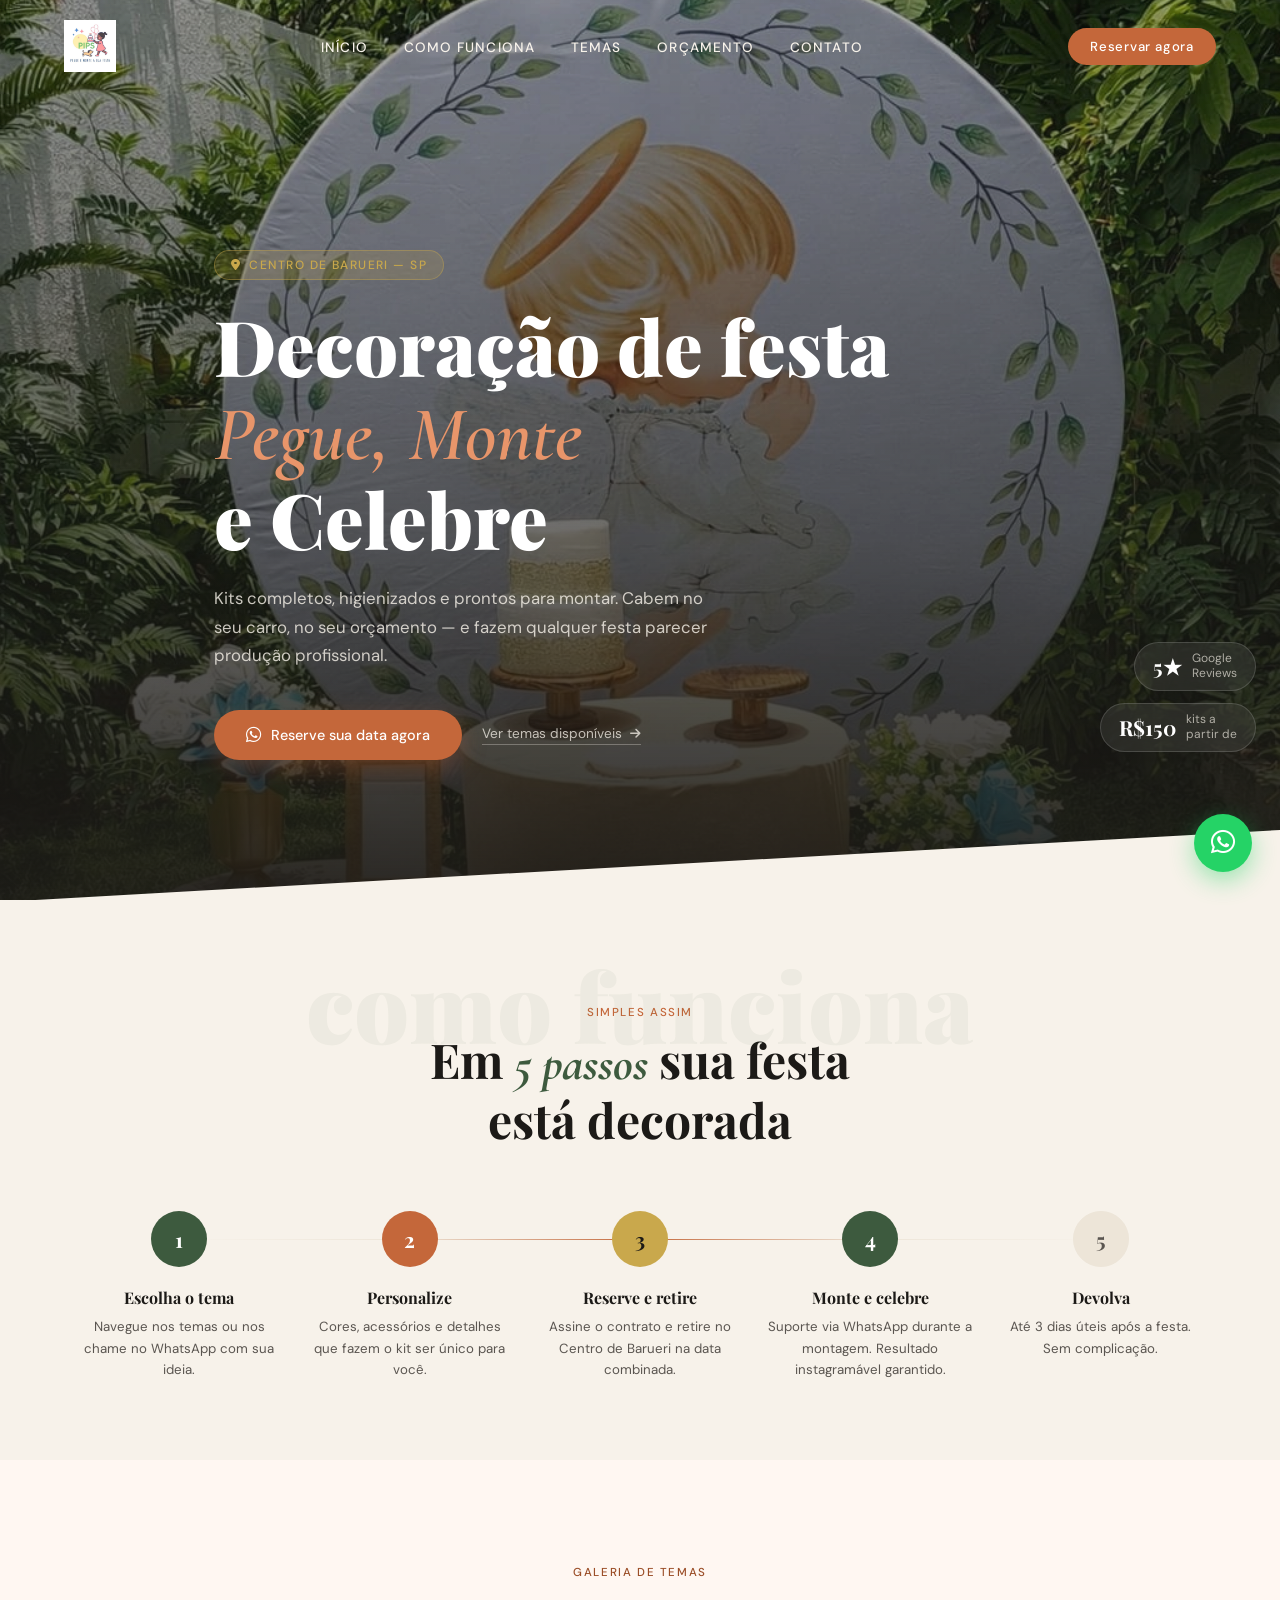
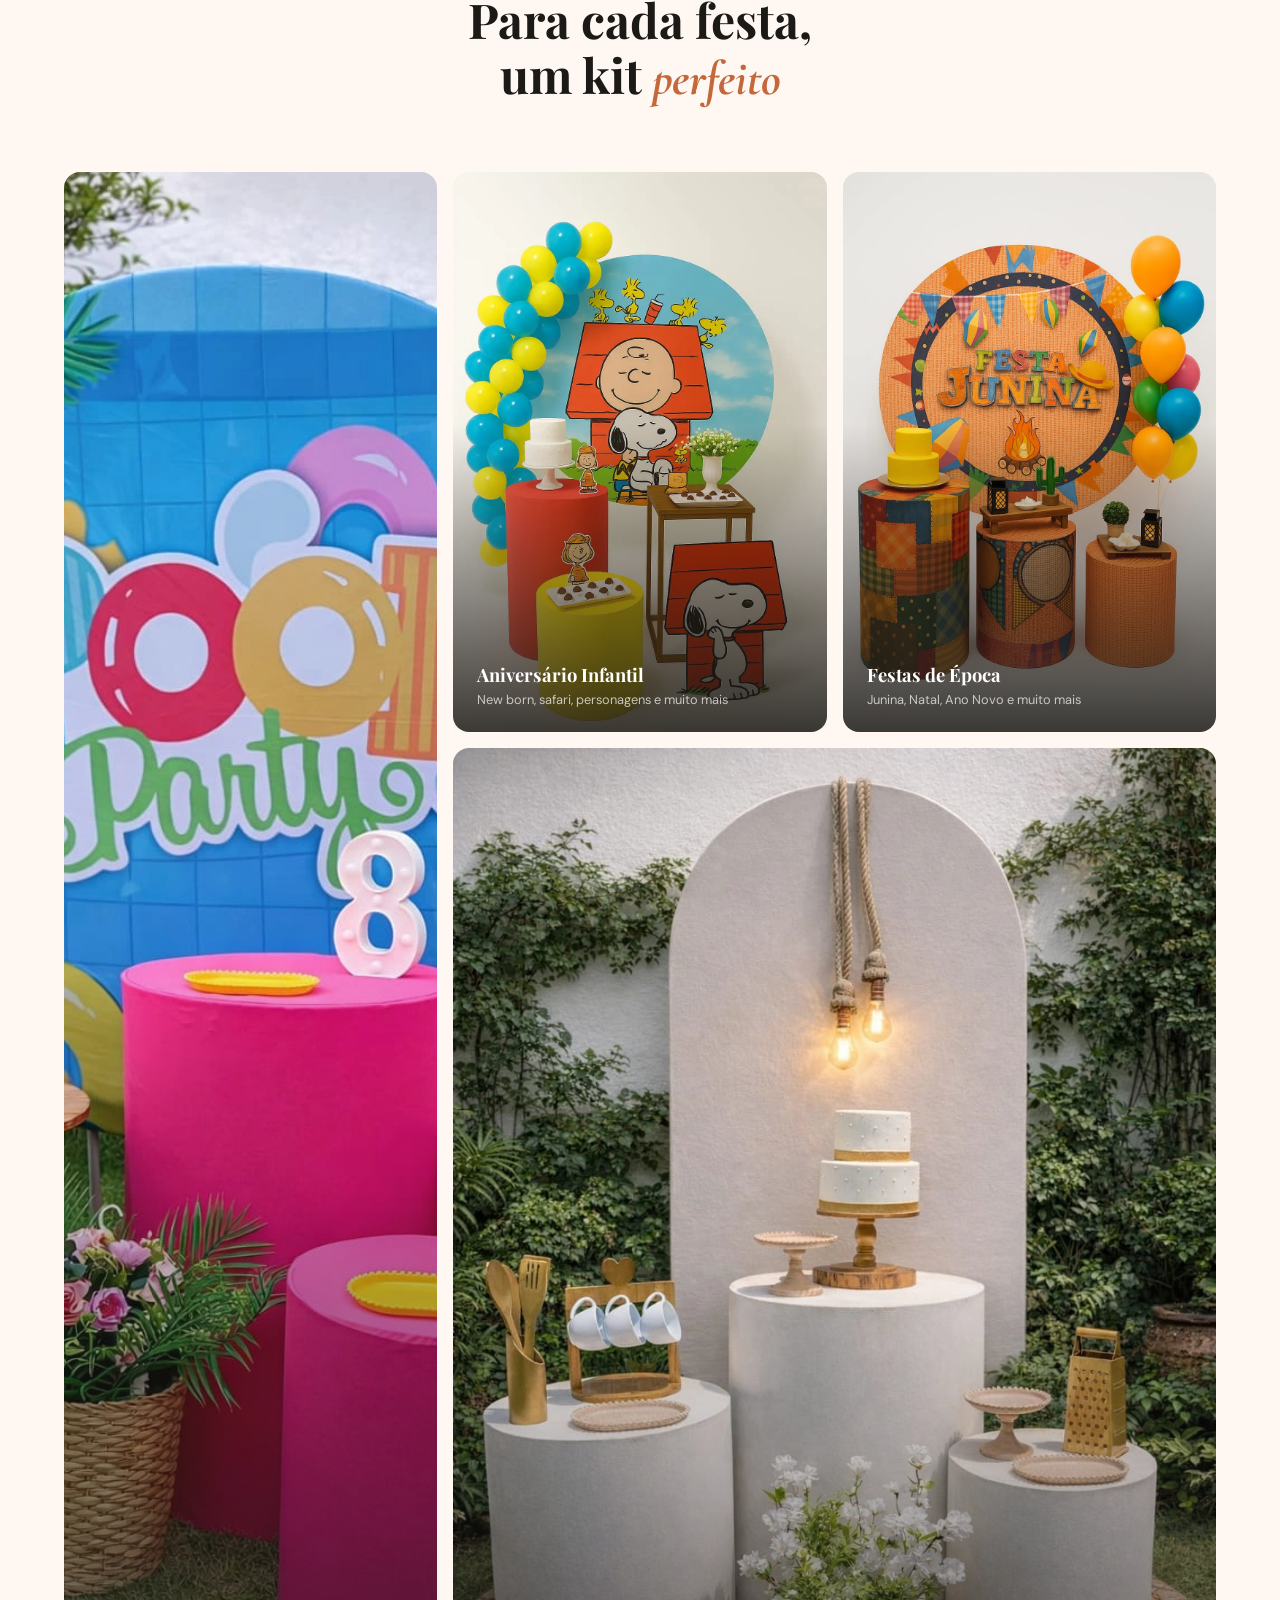
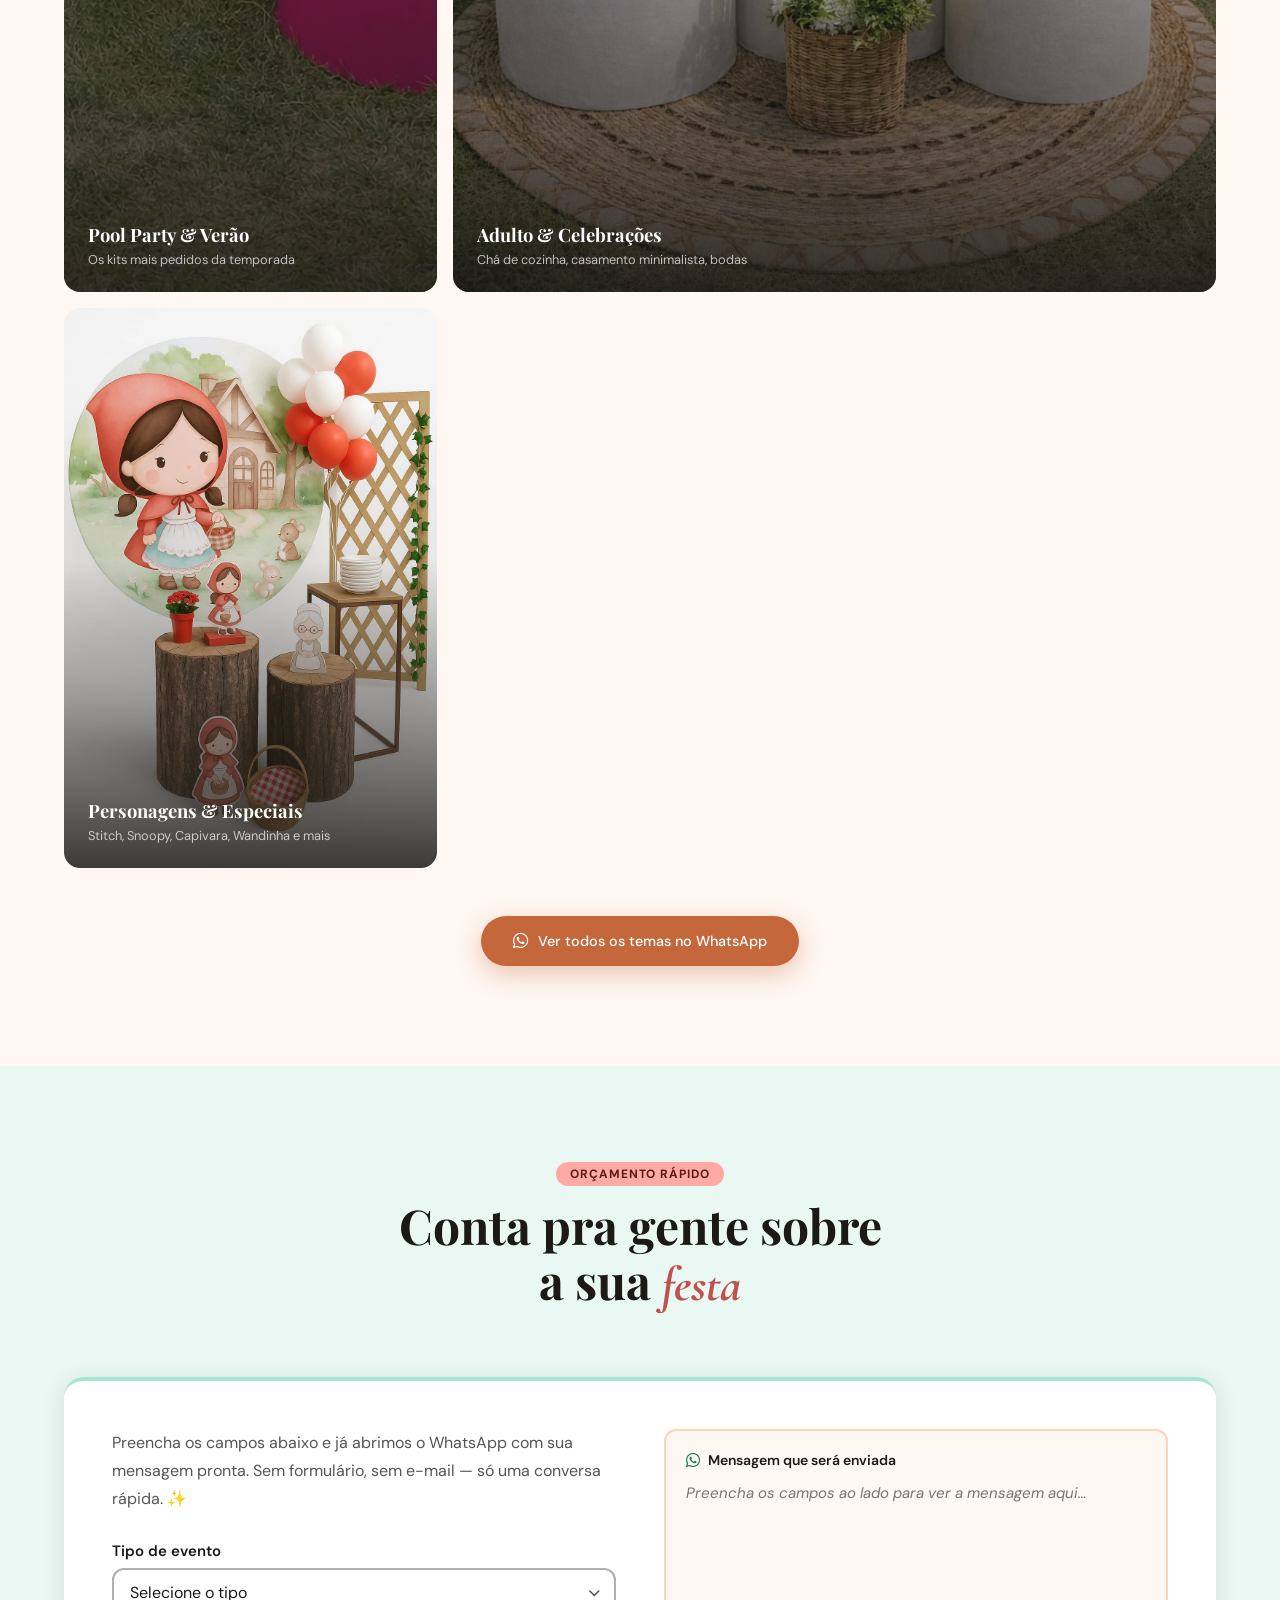
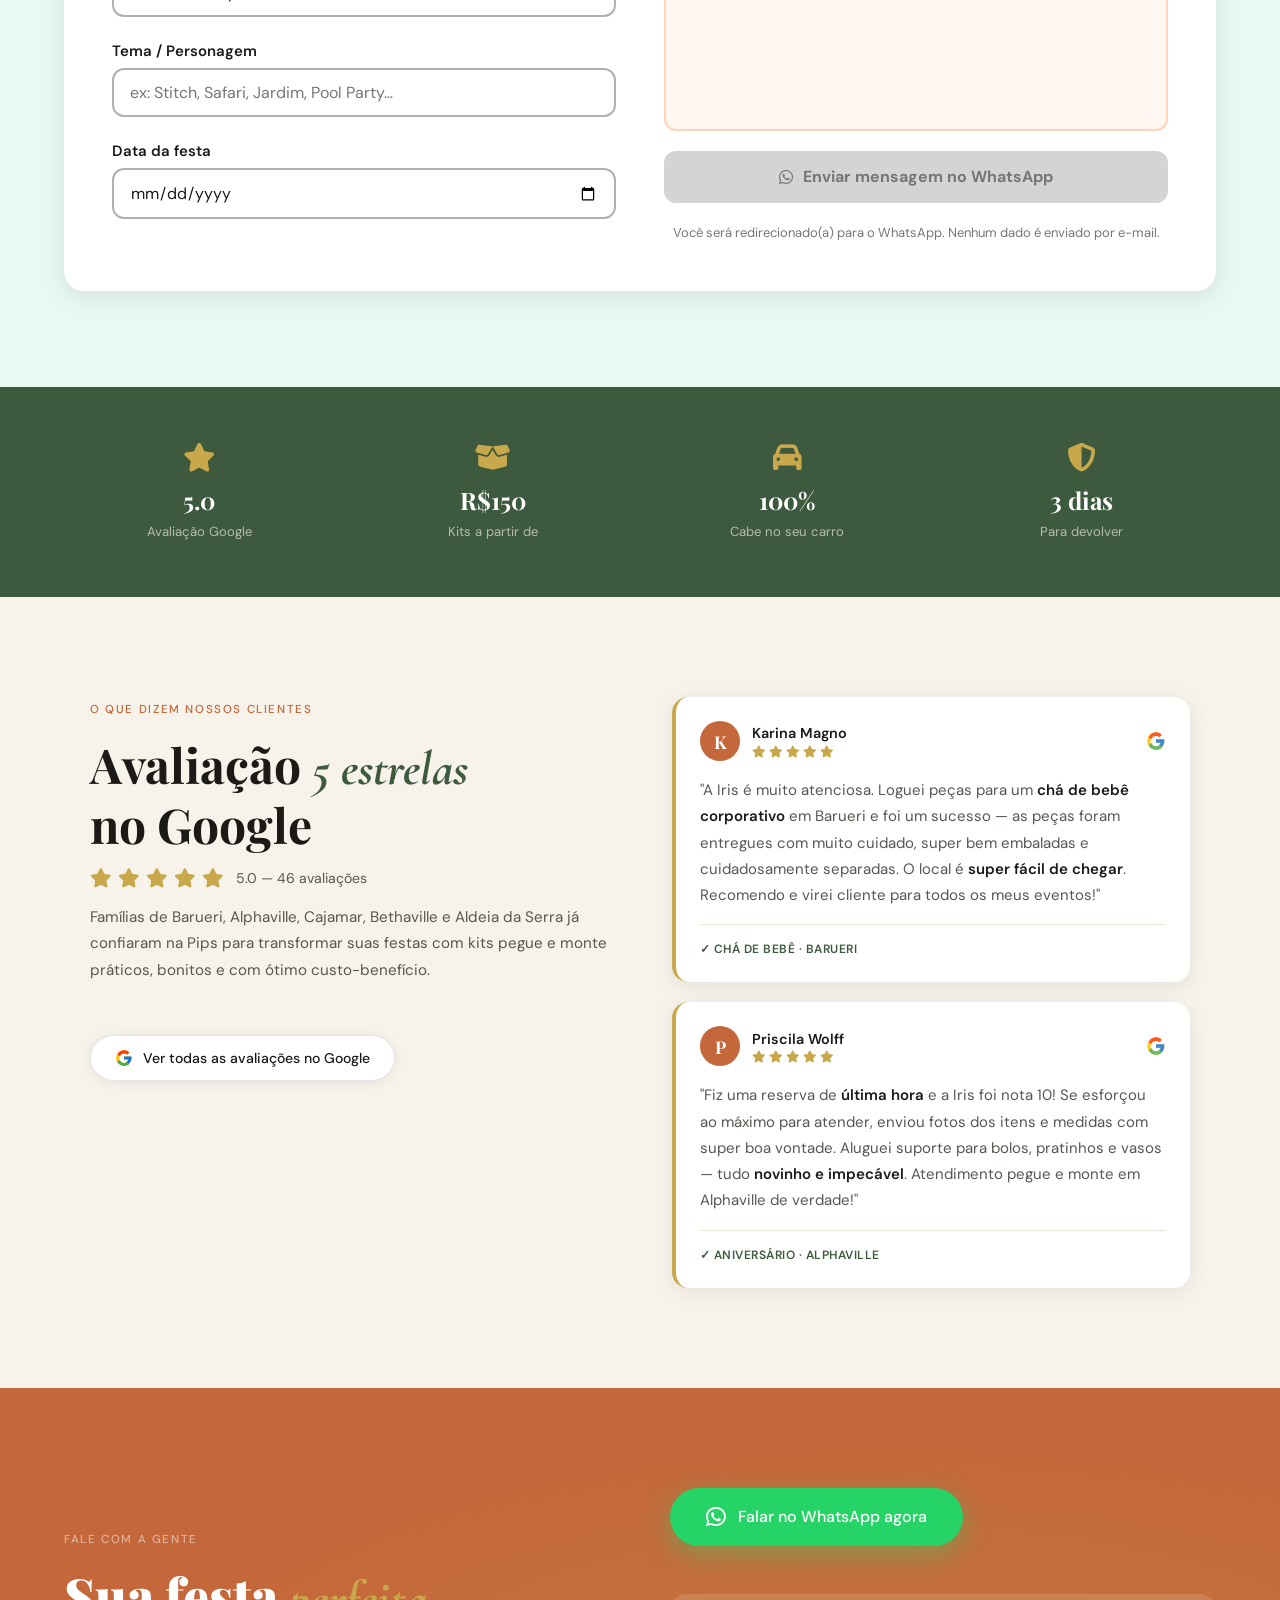
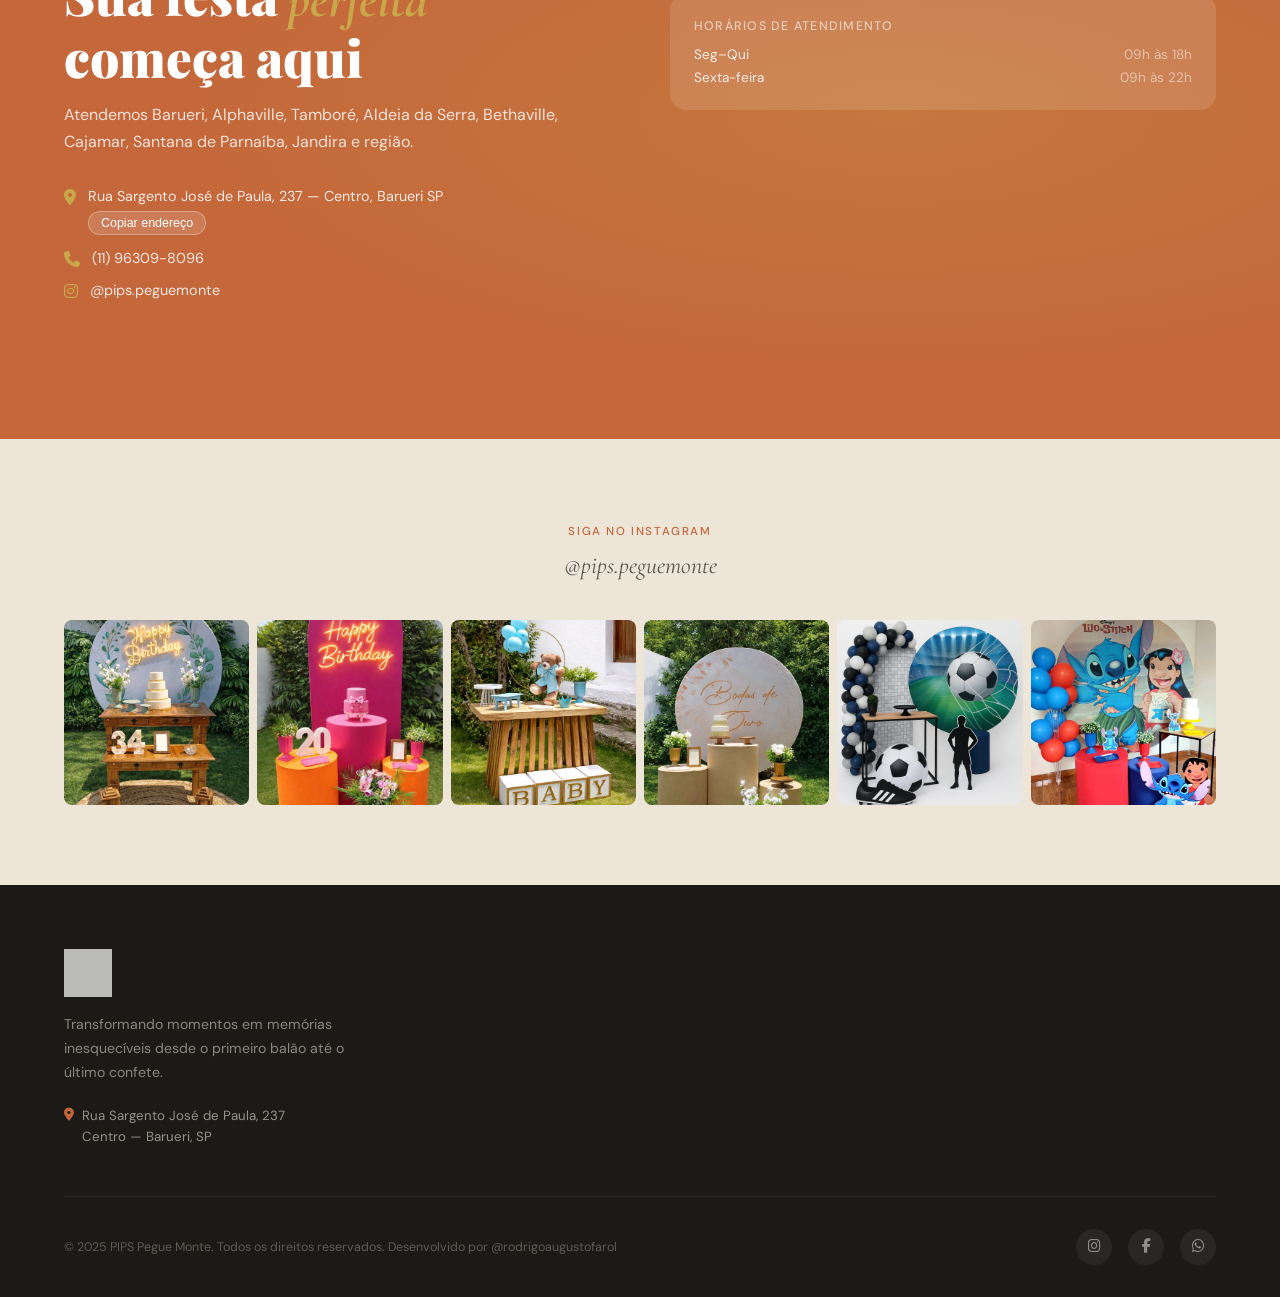
==== commit 2481dd62: "Update index.html" ====
--- a/index.html
+++ b/index.html
@@ -547,7 +547,7 @@
           <ul>
             <li>Seg–Qui <span>09h às 18h</span></li>
             <li>Sexta-feira <span>09h às 22h</span></li>
-            <li>Sábado <span>09h às 13h</span></li>
+            
           </ul>
         </div>
         <div style="margin-top:24px;">
